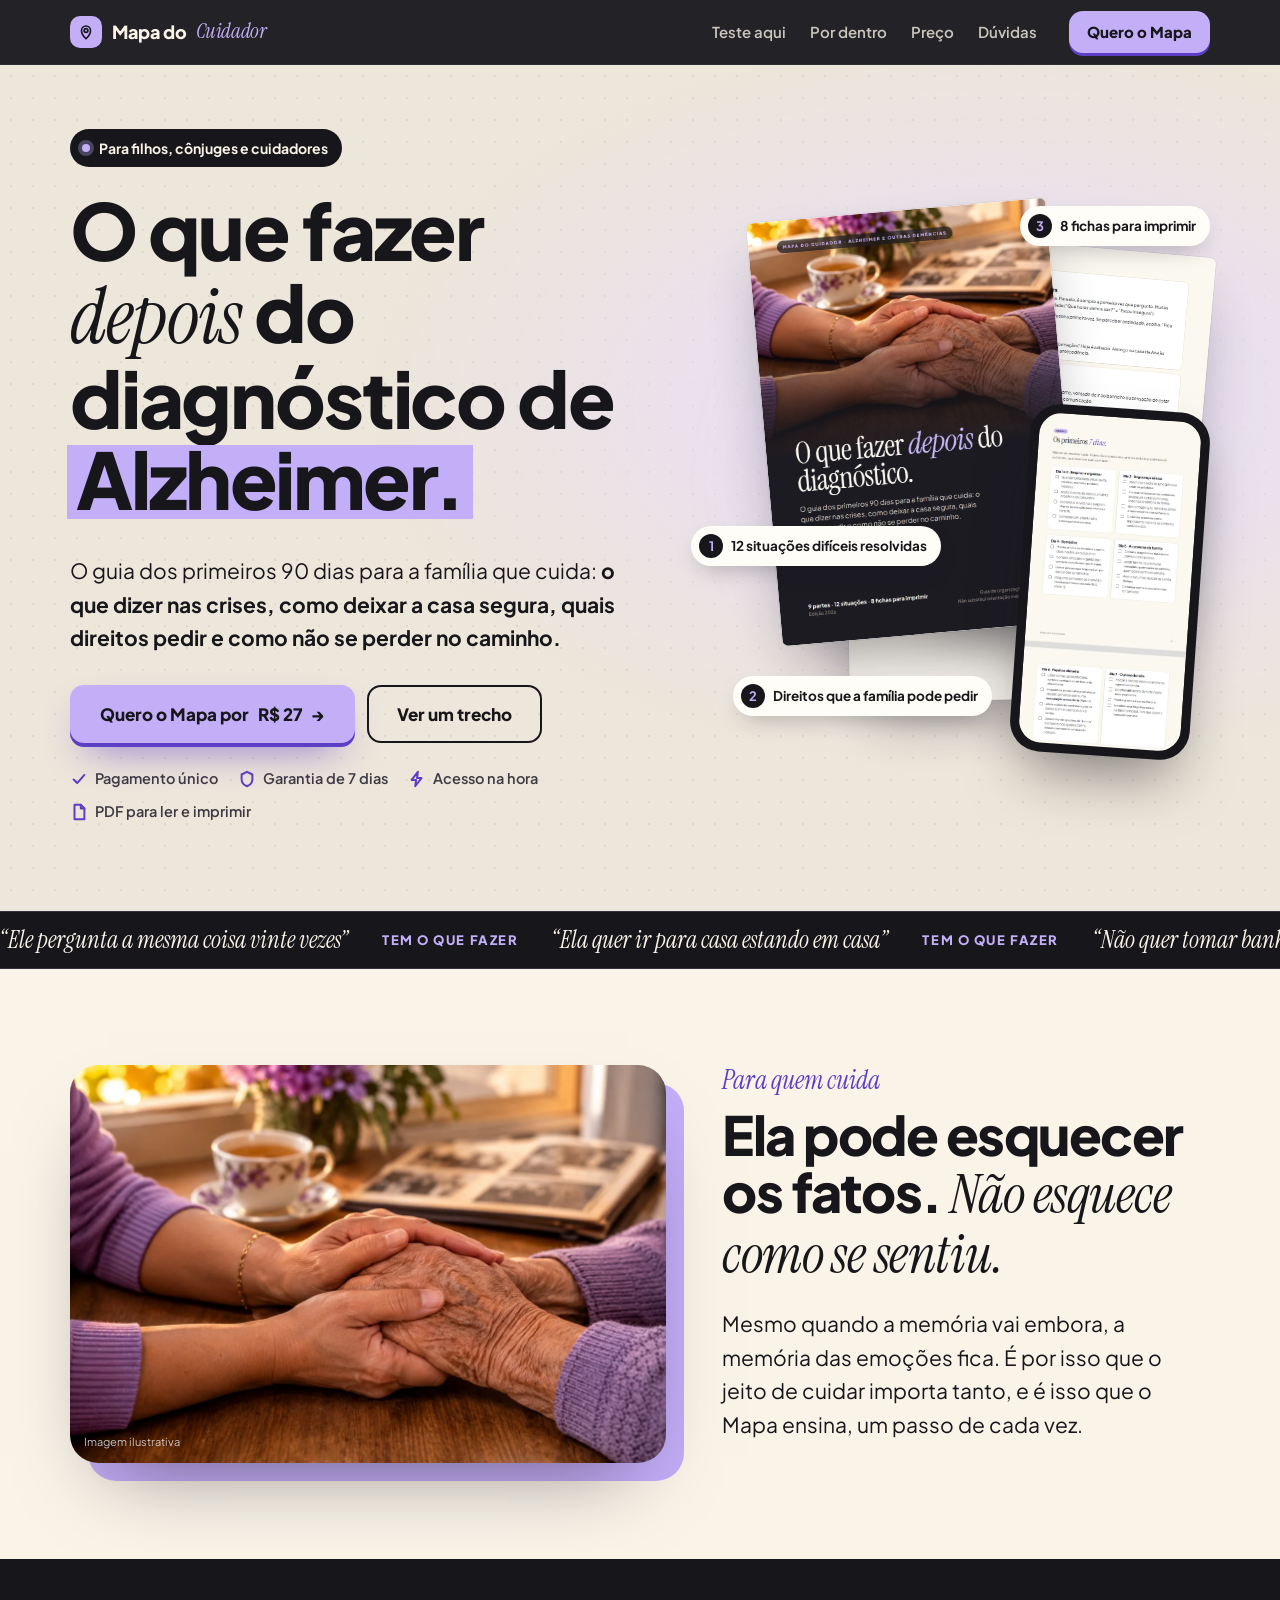
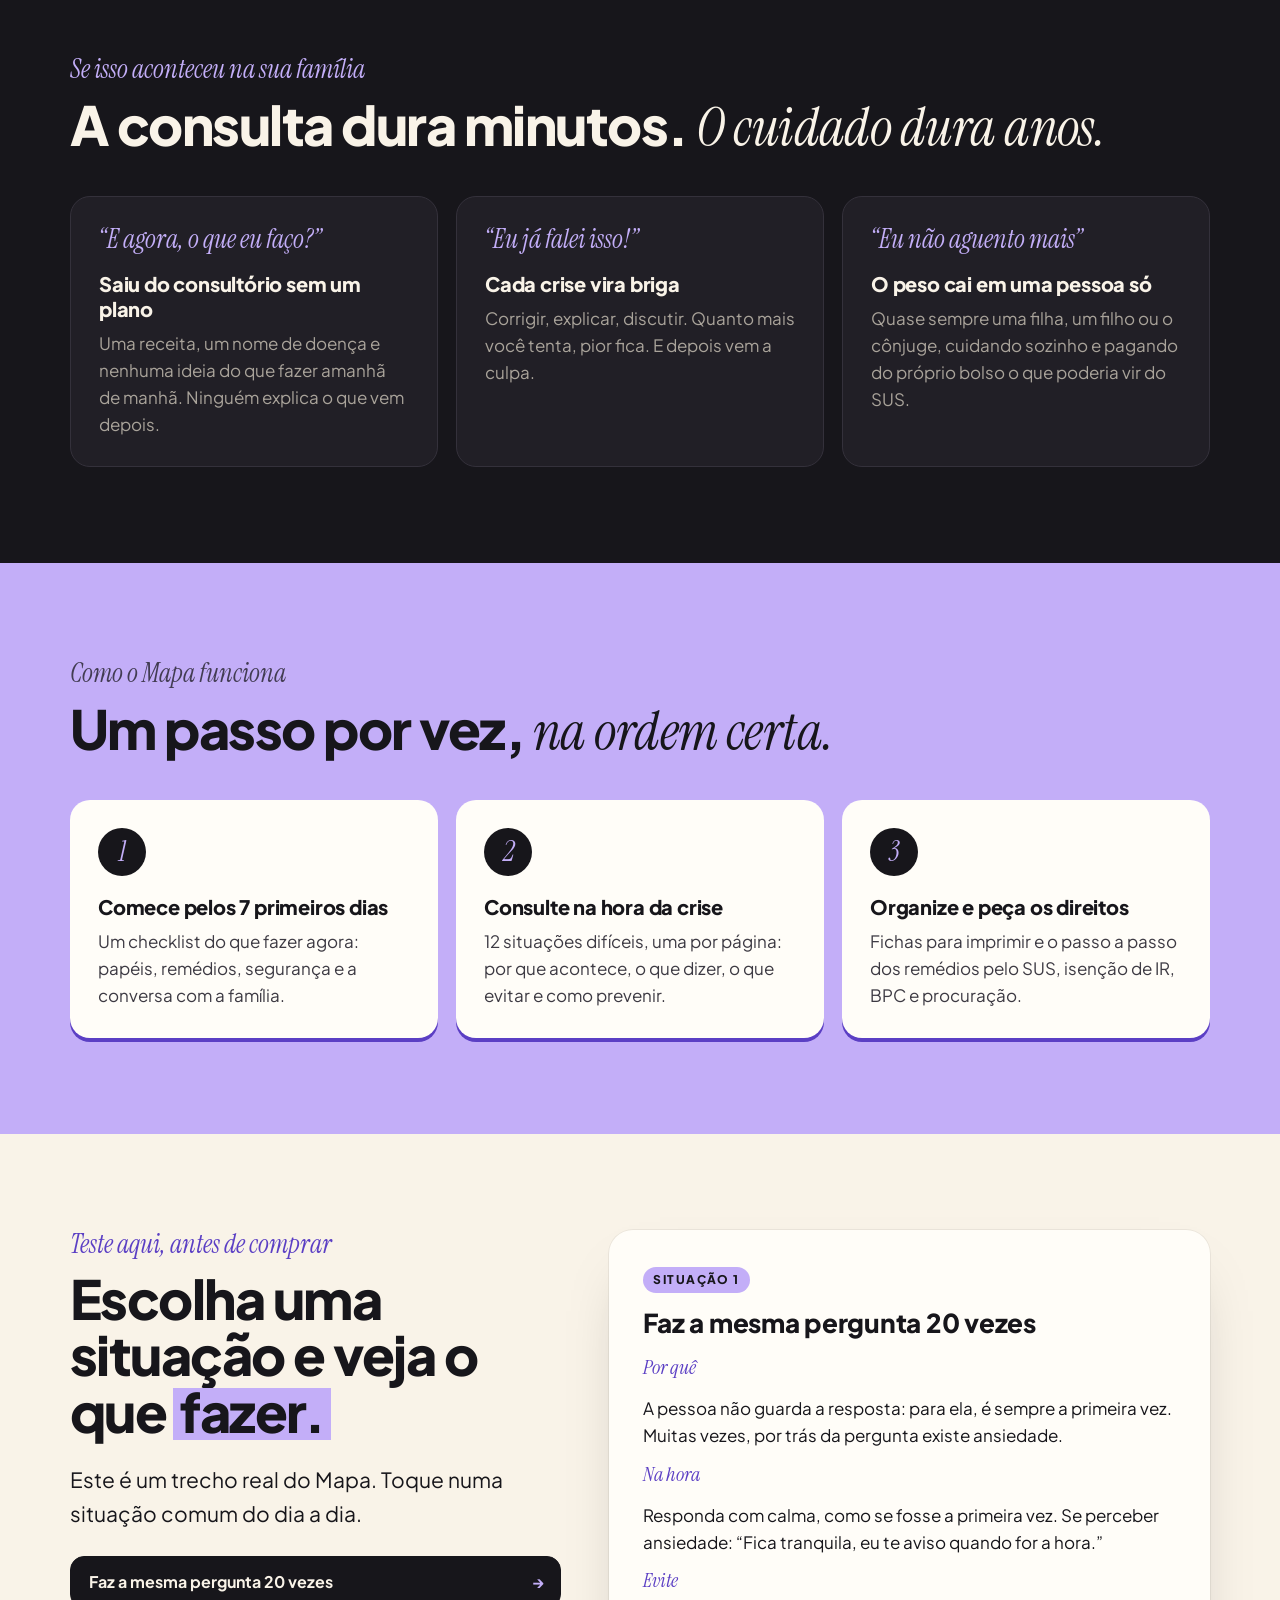
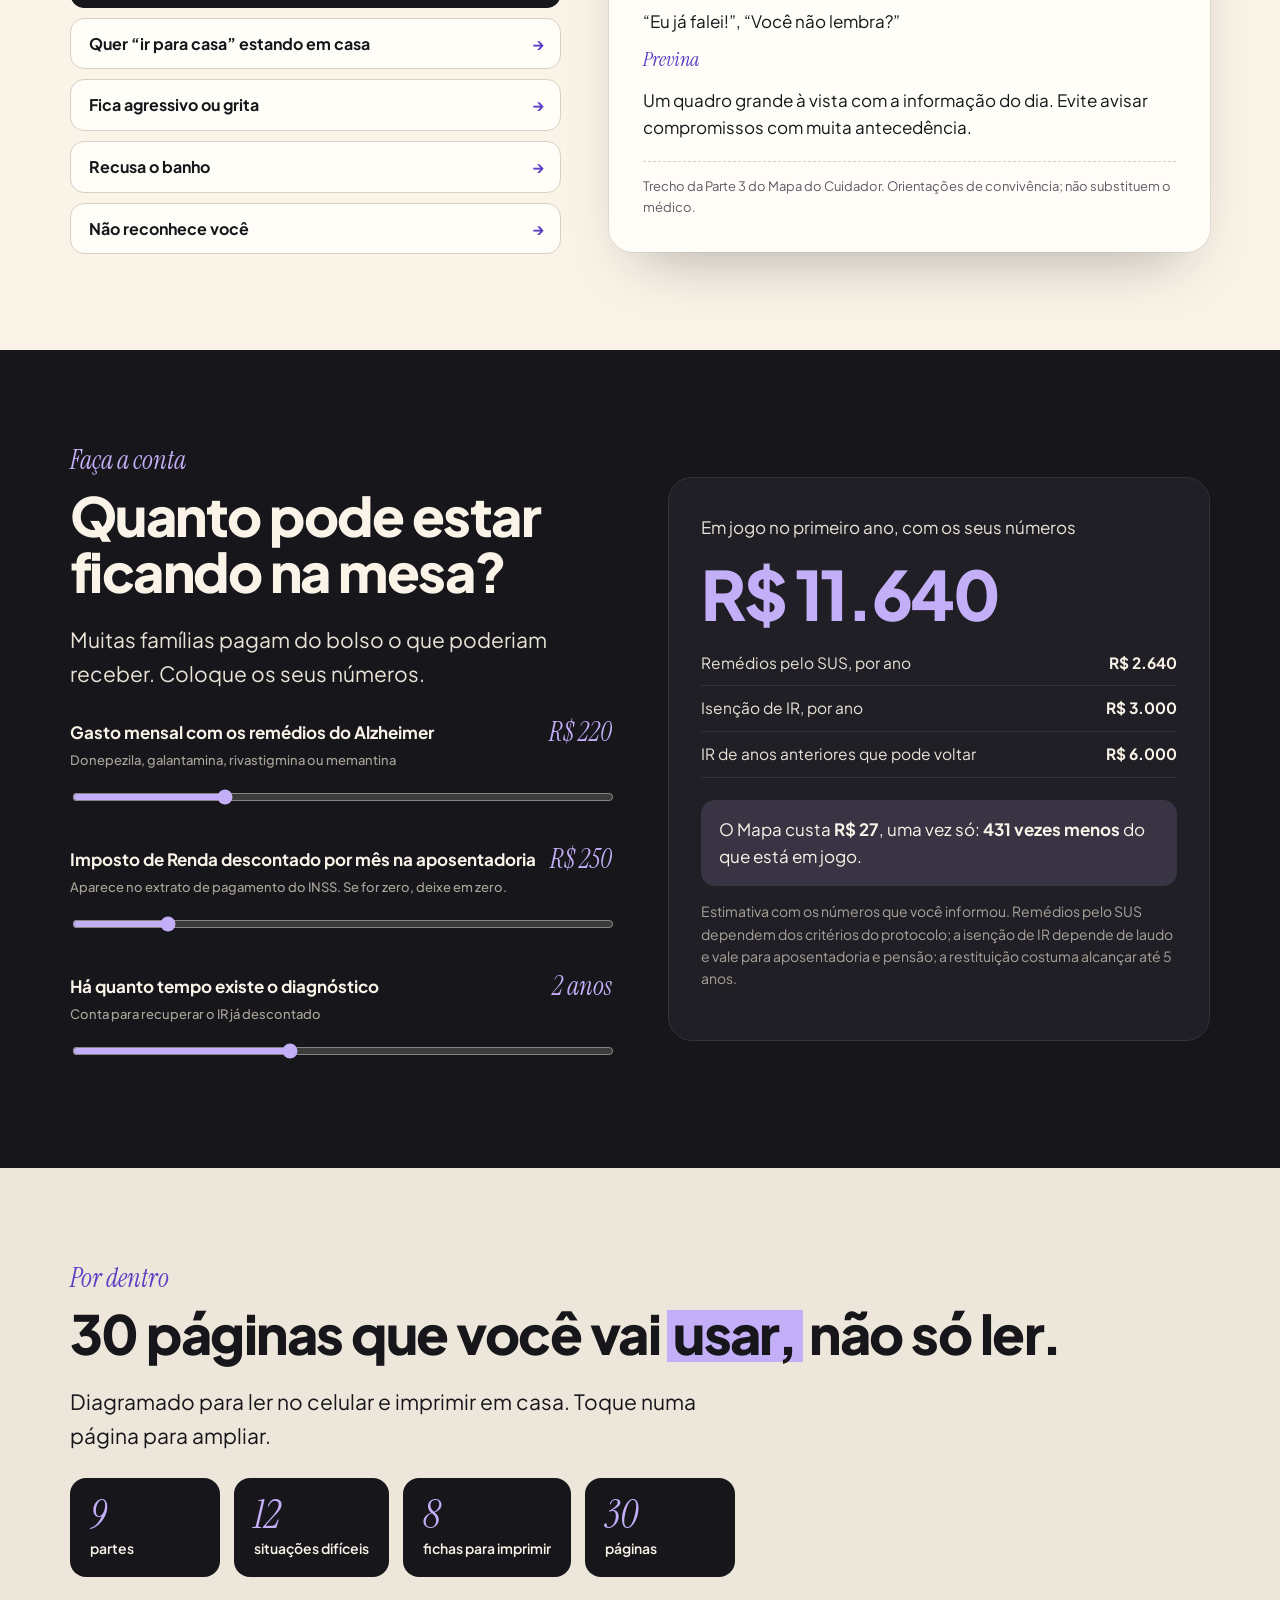
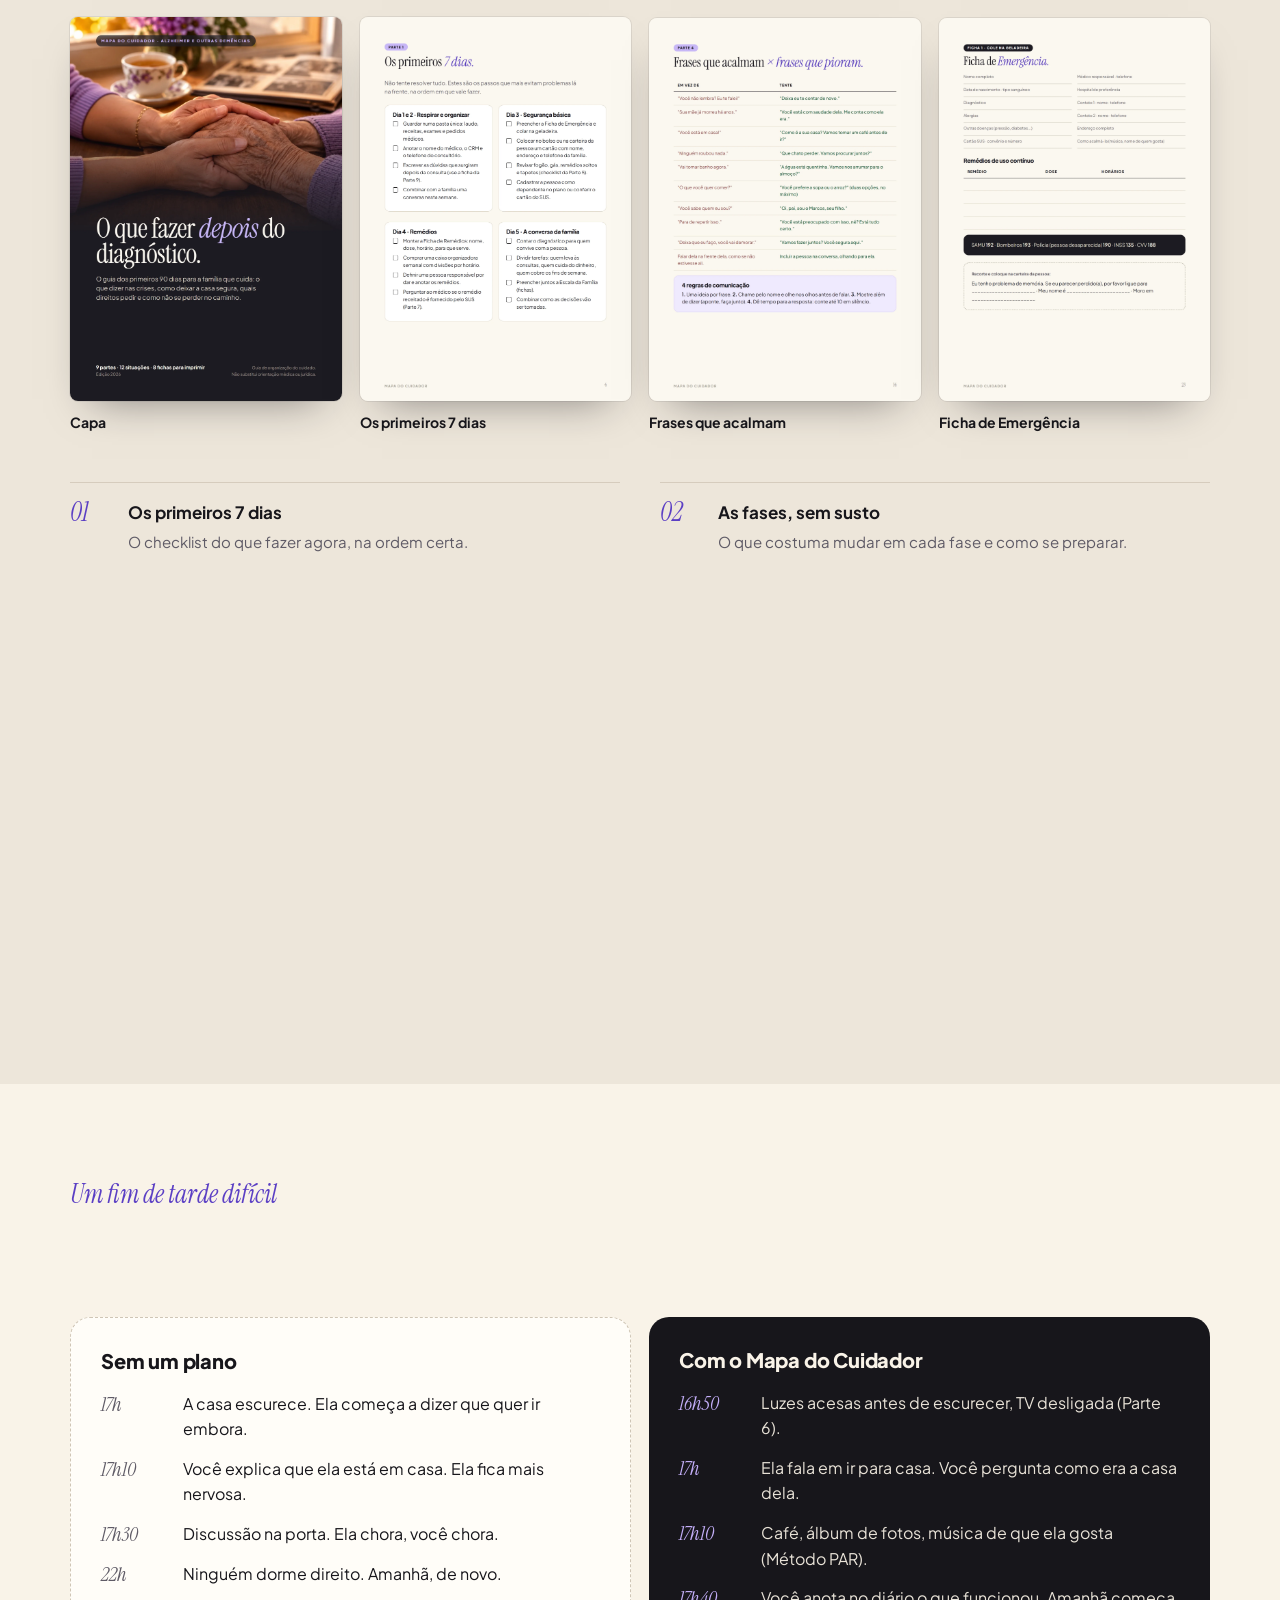
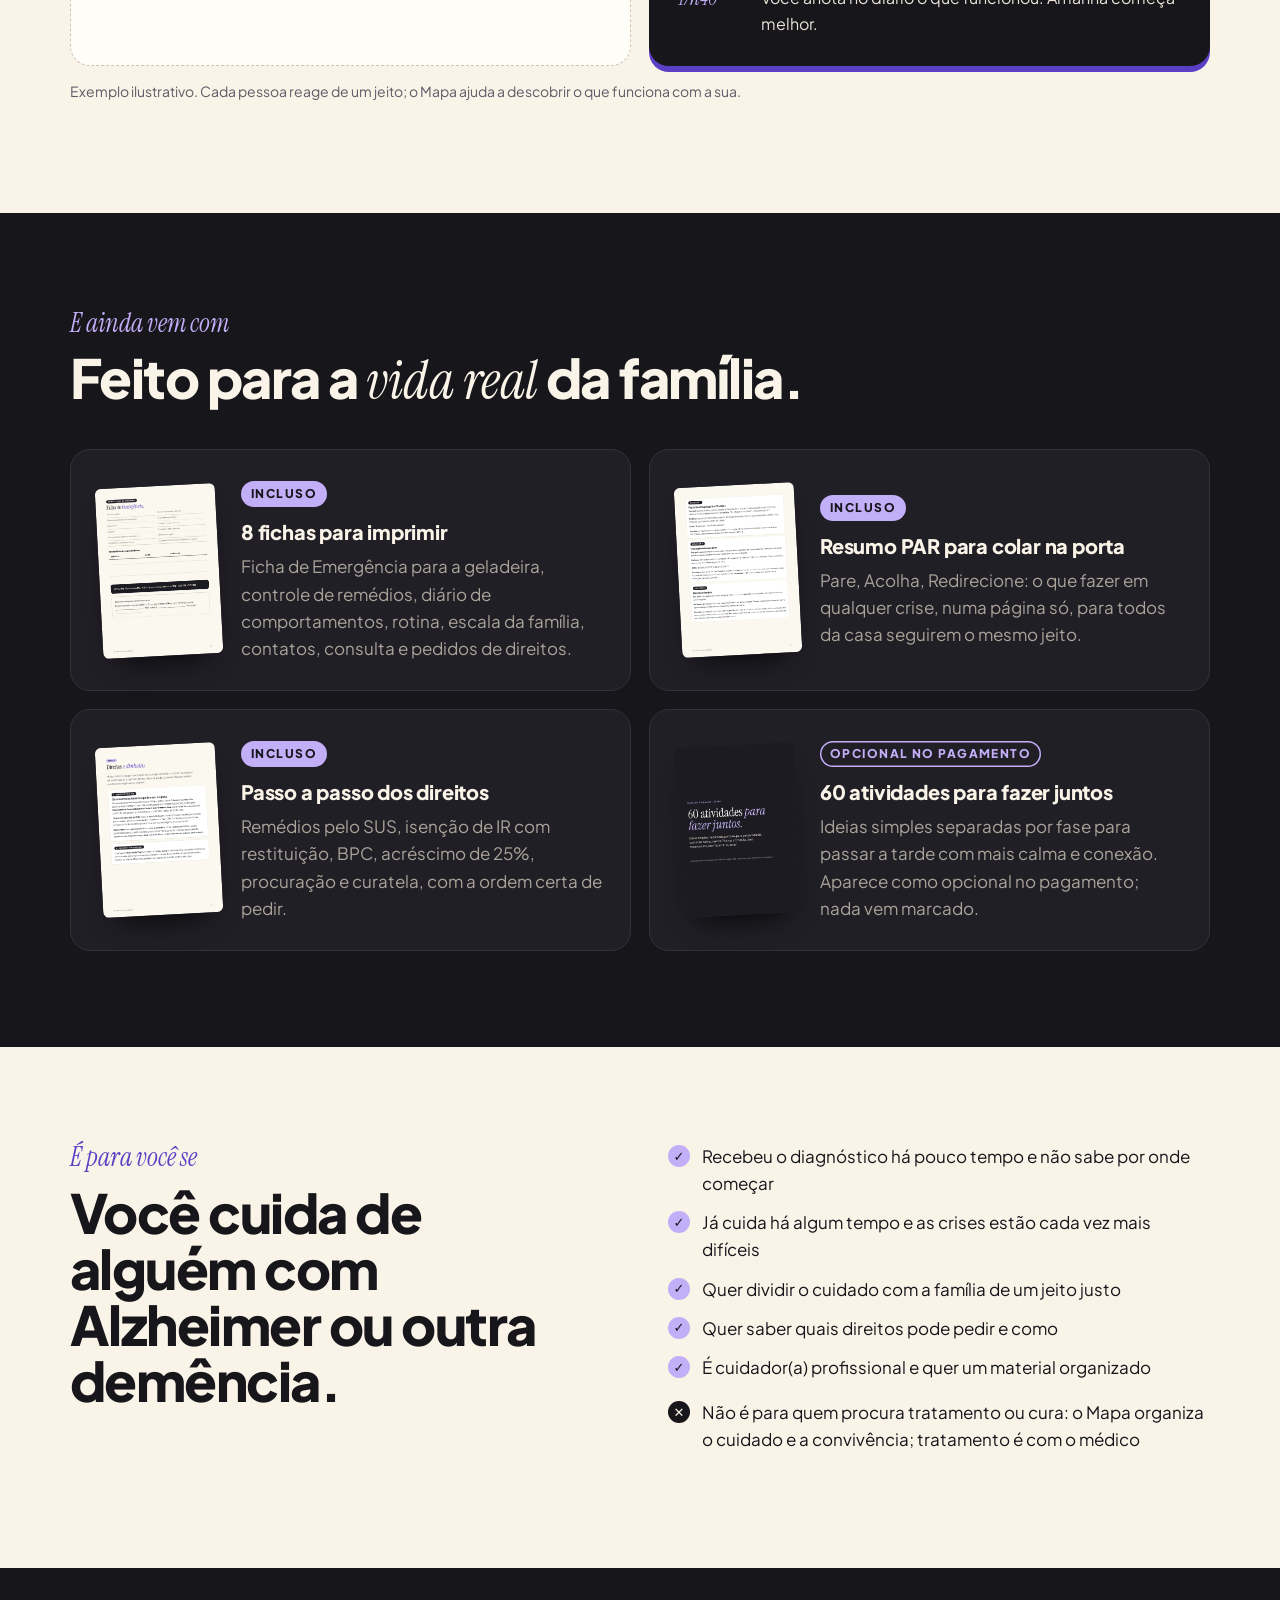
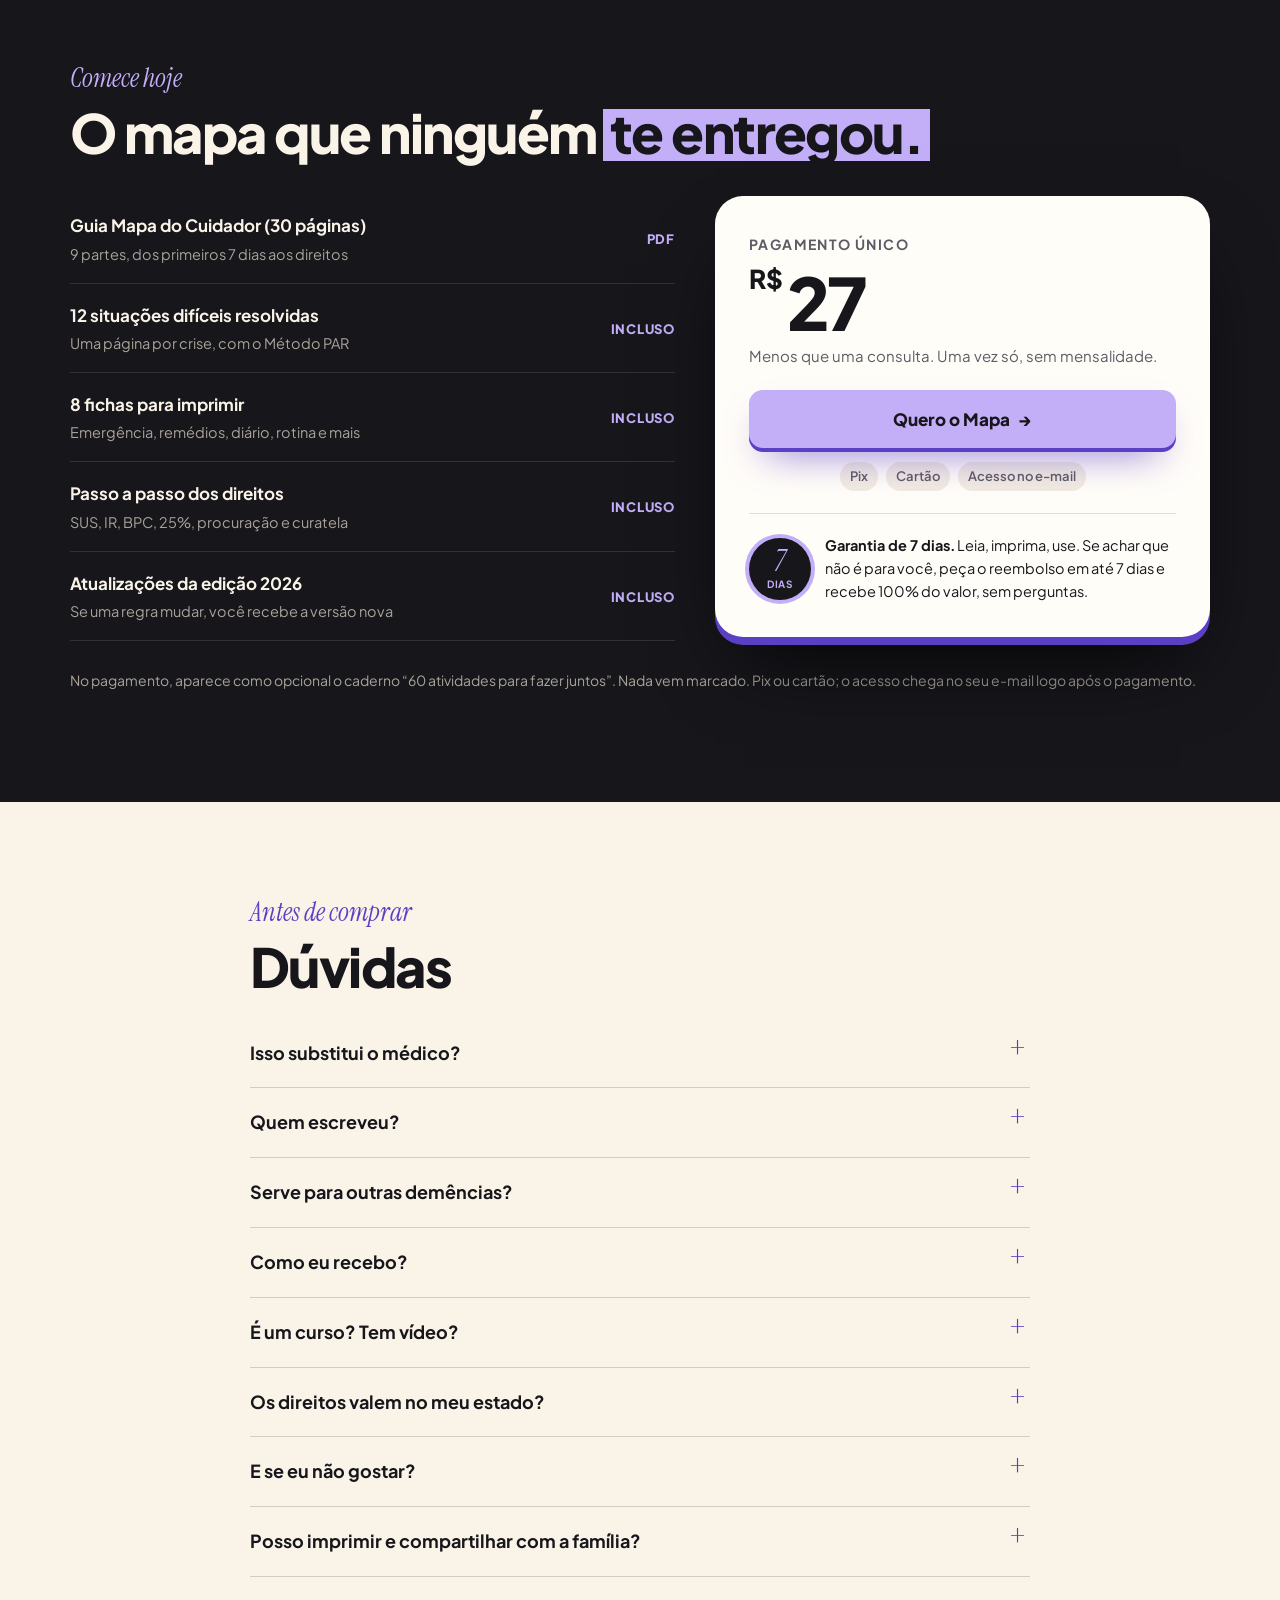
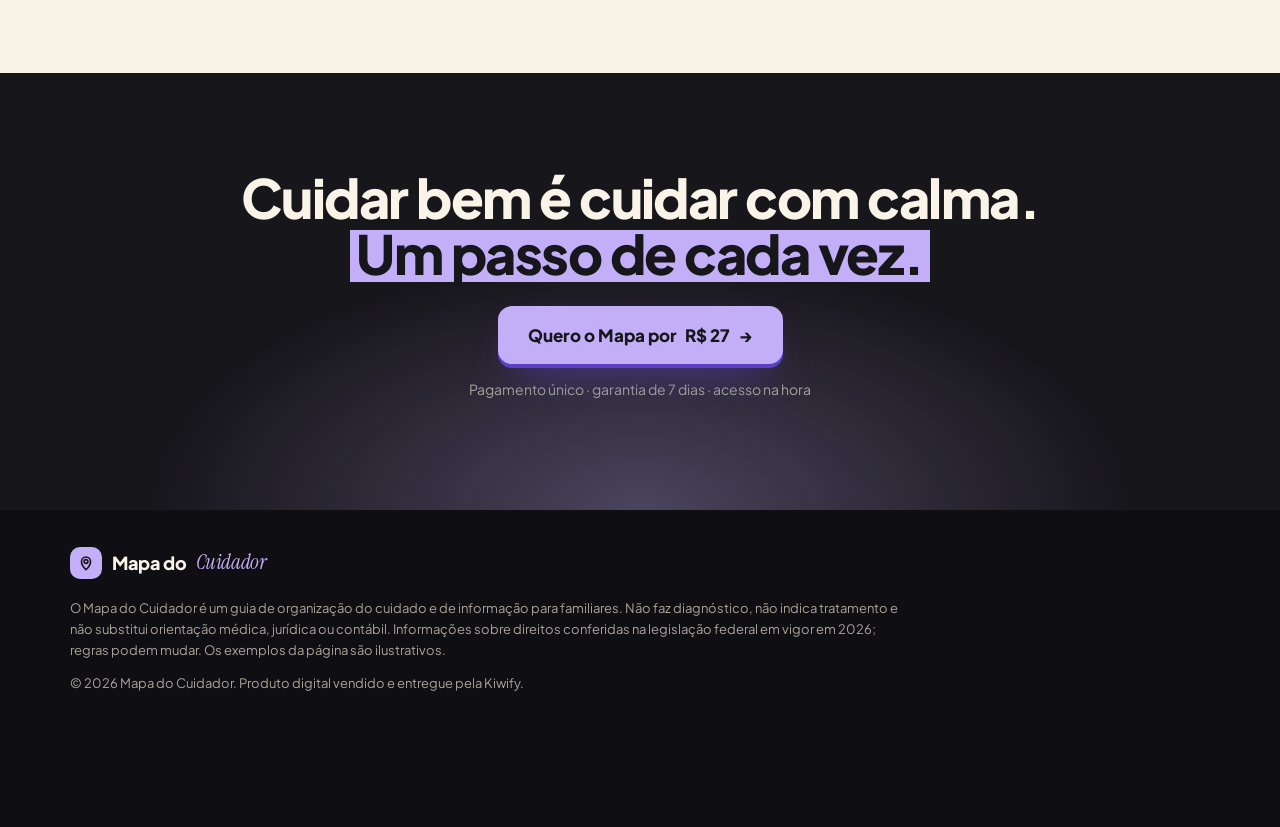
==== mapa-do-cuidador/index.html @ 75d40a4a "Páginas de vendas: Mapa do Cuidador, Pasta Girassol, Saída do Vermelho Co-Authored-By: Claude Opus 5" ====
<!doctype html>
<html lang="pt-BR">
<head>
<meta charset="utf-8">
<meta name="viewport" content="width=device-width, initial-scale=1">
<title>Mapa do Cuidador | O que fazer depois do diagnóstico de Alzheimer</title>
<meta name="description" content="O guia dos primeiros 90 dias para a família que cuida de alguém com Alzheimer ou outra demência: o que dizer nas crises, casa segura, direitos e fichas para imprimir.">
<meta property="og:title" content="Mapa do Cuidador | O que fazer depois do diagnóstico de Alzheimer">
<meta property="og:description" content="O guia dos primeiros 90 dias para a família que cuida de alguém com Alzheimer ou outra demência: o que dizer nas crises, casa segura, direitos e fichas para imprimir.">
<meta property="og:image" content="img/guia-p01.webp">
<meta property="og:type" content="website">
<meta name="theme-color" content="#17161b">
<link rel="icon" href="data:image/svg+xml,%3Csvg%20xmlns%3D'http%3A%2F%2Fwww.w3.org%2F2000%2Fsvg'%20viewBox%3D'0%200%2032%2032'%3E%3Crect%20width%3D'32'%20height%3D'32'%20rx%3D'9'%20fill%3D'%23c3aef8'%2F%3E%3Cpath%20d%3D'M12%2021s-6-5.5-6-11a6%206%200%200%201%2012%200c0%205.5-6%2011-6%2011zM12%2012.5a2.5%202.5%200%201%200%200-5%202.5%202.5%200%200%200%200%205z'%20fill%3D'none'%20stroke%3D'%2317161b'%20stroke-width%3D'2.6'%20stroke-linecap%3D'round'%20stroke-linejoin%3D'round'%20transform%3D'translate(4%204)'%2F%3E%3C%2Fsvg%3E">
<link rel="preconnect" href="https://fonts.googleapis.com">
<link rel="preconnect" href="https://fonts.gstatic.com" crossorigin>
<link href="https://fonts.googleapis.com/css2?family=Instrument+Serif:ital@0;1&family=Plus+Jakarta+Sans:wght@400;500;600;700;800&display=swap" rel="stylesheet">
<link rel="stylesheet" href="vendas.css?v=mvvogg9o">
<style>:root { --marca: #c3aef8; --marca-esc: #5b3fc4; --marca-claro: #e6dcfb; }</style>
<script>document.documentElement.classList.add("js");</script>
</head>
<body>

<header class="topo">
  <div class="caixa topo-in">
    <a href="#" class="logo" aria-label="Mapa do Cuidador, início"><i><svg viewBox="0 0 24 24" aria-hidden="true"><path d="M12 21s-6-5.5-6-11a6 6 0 0 1 12 0c0 5.5-6 11-6 11zM12 12.5a2.5 2.5 0 1 0 0-5 2.5 2.5 0 0 0 0 5z"/></svg></i>Mapa do <b>Cuidador</b></a>
    <nav class="menu" aria-label="Seções"><a href="#teste">Teste aqui</a><a href="#dentro">Por dentro</a><a href="#oferta">Preço</a><a href="#duvidas">Dúvidas</a></nav>
    <a href="#oferta" class="btn btn-p btn-sm" data-checkout>Quero o Mapa</a>
  </div>
</header>

<main>
  <section class="heroi">
    <div class="caixa heroi-in">
      <div>
        <span class="selo"><i class="ponto" aria-hidden="true"></i>Para filhos, cônjuges e cuidadores</span>
        <h1>O que fazer <em>depois</em> do diagnóstico de <mark>Alzheimer.</mark></h1>
        <p class="lead">O guia dos primeiros 90 dias para a família que cuida: <strong>o que dizer nas crises, como deixar a casa segura, quais direitos pedir e como não se perder no caminho.</strong></p>
        <div class="acoes">
          <a href="#oferta" class="btn btn-p btn-g " data-checkout>Quero o Mapa por <span data-preco>R$ 27</span> <span aria-hidden="true">→</span></a>
          <a href="#teste" class="btn btn-s">Ver um trecho</a>
        </div>
        <ul class="confianca" aria-label="Condições">
          <li><svg viewBox="0 0 20 20" aria-hidden="true"><path d="M4 10.5l4 4 8-9"/></svg>Pagamento único</li><li><svg viewBox="0 0 20 20" aria-hidden="true"><path d="M10 2l6 3v5c0 4-3 7-6 8-3-1-6-4-6-8V5z"/></svg>Garantia de 7 dias</li><li><svg viewBox="0 0 20 20" aria-hidden="true"><path d="M11 2L4 11h5l-1 7 7-9h-5z"/></svg>Acesso na hora</li><li><svg viewBox="0 0 20 20" aria-hidden="true"><path d="M5 2h7l4 4v12H5z"/><path d="M12 2v4h4"/></svg>PDF para ler e imprimir</li>
        </ul>
      </div>
      <div class="cena" aria-label="Páginas reais do Mapa do Cuidador">
        <div class="brilho" aria-hidden="true"></div>
        <div class="pg pg-b"><img src="img/guia-p17.webp" alt="" width="450" height="636"></div>
        <div class="pg pg-a"><img src="img/guia-p08.webp" alt="Página interna do guia" width="450" height="636"></div>
        <div class="pg pg-capa"><img src="img/guia-p01.webp" alt="Capa do Mapa do Cuidador" width="450" height="636"></div>
        <div class="cel" aria-hidden="true"><div><img src="img/celular.webp" alt="" width="360"></div></div>
        <span class="etiqueta e1"><em>1</em>12 situações difíceis resolvidas</span><span class="etiqueta e2"><em>2</em>Direitos que a família pode pedir</span><span class="etiqueta e3"><em>3</em>8 fichas para imprimir</span>
      </div>
    </div>
  </section>

  <div class="fita" aria-hidden="true"><div class="fita-trilho"><span>“Ele pergunta a mesma coisa vinte vezes”</span><b>tem o que fazer</b><span>“Ela quer ir para casa estando em casa”</span><b>tem o que fazer</b><span>“Não quer tomar banho de jeito nenhum”</span><b>tem o que fazer</b><span>“Ficou agressivo no fim da tarde”</span><b>tem o que fazer</b><span>“Diz que roubaram a bolsa dela”</span><b>tem o que fazer</b><span>“Não me reconheceu hoje”</span><b>tem o que fazer</b><span>“Ele pergunta a mesma coisa vinte vezes”</span><b>tem o que fazer</b><span>“Ela quer ir para casa estando em casa”</span><b>tem o que fazer</b><span>“Não quer tomar banho de jeito nenhum”</span><b>tem o que fazer</b><span>“Ficou agressivo no fim da tarde”</span><b>tem o que fazer</b><span>“Diz que roubaram a bolsa dela”</span><b>tem o que fazer</b><span>“Não me reconheceu hoje”</span><b>tem o que fazer</b></div></div>

  <section class="creme foto-sec">
    <div class="caixa foto-in">
      <figure class="foto rv"><img src="img/foto.webp" alt="Mãos de uma filha segurando as mãos da mãe idosa" width="1200" height="800" loading="lazy"><figcaption>Imagem ilustrativa</figcaption></figure>
      <div>
        <span class="sobre">Para quem cuida</span>
        <h2 class="rv">Ela pode esquecer os fatos. <em>Não esquece como se sentiu.</em></h2>
        <p class="lead">Mesmo quando a memória vai embora, a memória das emoções fica. É por isso que o jeito de cuidar importa tanto, e é isso que o Mapa ensina, um passo de cada vez.</p>
      </div>
    </div>
  </section>

  <section class="escuro">
    <div class="caixa">
      <span class="sobre">Se isso aconteceu na sua família</span>
      <h2 class="rv">A consulta dura minutos. <em>O cuidado dura anos.</em></h2>
      <div class="cartoes"><article class="cartao rv"><span class="aspas">“E agora, o que eu faço?”</span><h3>Saiu do consultório sem um plano</h3><p>Uma receita, um nome de doença e nenhuma ideia do que fazer amanhã de manhã. Ninguém explica o que vem depois.</p></article><article class="cartao rv"><span class="aspas">“Eu já falei isso!”</span><h3>Cada crise vira briga</h3><p>Corrigir, explicar, discutir. Quanto mais você tenta, pior fica. E depois vem a culpa.</p></article><article class="cartao rv"><span class="aspas">“Eu não aguento mais”</span><h3>O peso cai em uma pessoa só</h3><p>Quase sempre uma filha, um filho ou o cônjuge, cuidando sozinho e pagando do próprio bolso o que poderia vir do SUS.</p></article></div>
    </div>
  </section>

  <section class="cor" id="como">
    <div class="caixa">
      <span class="sobre">Como o Mapa funciona</span>
      <h2 class="rv">Um passo por vez, <em>na ordem certa.</em></h2>
      <ol class="passos"><li class="rv"><span class="num">1</span><h3>Comece pelos 7 primeiros dias</h3><p>Um checklist do que fazer agora: papéis, remédios, segurança e a conversa com a família.</p></li><li class="rv"><span class="num">2</span><h3>Consulte na hora da crise</h3><p>12 situações difíceis, uma por página: por que acontece, o que dizer, o que evitar e como prevenir.</p></li><li class="rv"><span class="num">3</span><h3>Organize e peça os direitos</h3><p>Fichas para imprimir e o passo a passo dos remédios pelo SUS, isenção de IR, BPC e procuração.</p></li></ol>
    </div>
  </section>

  <section class="creme" id="teste">
    <div class="caixa demo">
      <div>
        <span class="sobre">Teste aqui, antes de comprar</span>
        <h2>Escolha uma situação e veja o que <mark>fazer.</mark></h2>
        <p class="lead">Este é um trecho real do Mapa. Toque numa situação comum do dia a dia.</p>
        <div class="abas" id="abas" role="tablist" aria-label="Situações"></div>
      </div>
      <div class="painel" id="painel" aria-live="polite"></div>
    </div>
  </section>

  <section class="escuro" id="calculadora">
    <div class="caixa calc">
      <div>
        <span class="sobre">Faça a conta</span>
        <h2>Quanto pode estar ficando na mesa?</h2>
        <p class="lead">Muitas famílias pagam do bolso o que poderiam receber. Coloque os seus números.</p>
        <div id="calc-campos"></div>
      </div>
      <div class="resultado rv">
        <p>Em jogo no primeiro ano, com os seus números</p>
        <p class="grande" id="calc-grande">R$ 0</p>
        <div id="calc-linhas"></div>
        <p class="se-paga" id="calc-paga"></p>
        <p class="nota">Estimativa com os números que você informou. Remédios pelo SUS dependem dos critérios do protocolo; a isenção de IR depende de laudo e vale para aposentadoria e pensão; a restituição costuma alcançar até 5 anos.</p>
      </div>
    </div>
  </section>

  <section class="estudio" id="dentro">
    <div class="caixa">
      <span class="sobre">Por dentro</span>
      <h2 class="rv">30 páginas que você vai <mark>usar,</mark> não só ler.</h2>
      <p class="lead">Diagramado para ler no celular e imprimir em casa. Toque numa página para ampliar.</p>
      <ul class="fichas" aria-label="Resumo"><li><b>9</b><span>partes</span></li><li><b>12</b><span>situações difíceis</span></li><li><b>8</b><span>fichas para imprimir</span></li><li><b>30</b><span>páginas</span></li></ul>
      <div class="paginas"><button type="button" class="rv" data-amplia="img/guia-p01.webp"><img src="img/guia-p01.webp" alt="Página do guia: Capa" loading="lazy" width="450" height="636"><small>Capa</small></button><button type="button" class="rv" data-amplia="img/guia-p04.webp"><img src="img/guia-p04.webp" alt="Página do guia: Os primeiros 7 dias" loading="lazy" width="450" height="636"><small>Os primeiros 7 dias</small></button><button type="button" class="rv" data-amplia="img/guia-p14.webp"><img src="img/guia-p14.webp" alt="Página do guia: Frases que acalmam" loading="lazy" width="450" height="636"><small>Frases que acalmam</small></button><button type="button" class="rv" data-amplia="img/guia-p23.webp"><img src="img/guia-p23.webp" alt="Página do guia: Ficha de Emergência" loading="lazy" width="450" height="636"><small>Ficha de Emergência</small></button></div>
      <ol class="indice"><li class="rv"><b>Os primeiros 7 dias</b><span>O checklist do que fazer agora, na ordem certa.</span></li><li class="rv"><b>As fases, sem susto</b><span>O que costuma mudar em cada fase e como se preparar.</span></li><li class="rv"><b>12 situações difíceis</b><span>O Método PAR e uma página para cada crise comum.</span></li><li class="rv"><b>Frases que acalmam × frases que pioram</b><span>O jeito de falar que evita a briga.</span></li><li class="rv"><b>A casa segura, cômodo por cômodo</b><span>Quedas, fogão, remédios, portas e noite.</span></li><li class="rv"><b>A rotina que acalma</b><span>Um dia modelo e o que fazer com o fim da tarde.</span></li><li class="rv"><b>Direitos e dinheiro</b><span>Remédios pelo SUS, isenção de IR, BPC, 25% a mais, procuração e curatela.</span></li><li class="rv"><b>Cuidar de quem cuida</b><span>Sinais de esgotamento e o roteiro da reunião de família.</span></li><li class="rv"><b>Consultas que rendem</b><span>O que levar e o que perguntar ao médico.</span></li><li class="rv"><b>8 fichas para imprimir</b><span>Emergência, remédios, diário, rotina, escala da família, contatos, consulta e direitos.</span></li></ol>
    </div>
  </section>

  <section class="creme">
    <div class="caixa">
      <span class="sobre">Um fim de tarde difícil</span>
      <h2 class="rv">Sem o Mapa <span class="vs">×</span> <mark>com o Mapa</mark></h2>
      <div class="dia">
        <div class="col sem rv"><h3>Sem um plano</h3><ol><li><time>17h</time>A casa escurece. Ela começa a dizer que quer ir embora.</li><li><time>17h10</time>Você explica que ela está em casa. Ela fica mais nervosa.</li><li><time>17h30</time>Discussão na porta. Ela chora, você chora.</li><li><time>22h</time>Ninguém dorme direito. Amanhã, de novo.</li></ol></div>
        <div class="col com rv"><h3>Com o Mapa do Cuidador</h3><ol><li><time>16h50</time>Luzes acesas antes de escurecer, TV desligada (Parte 6).</li><li><time>17h</time>Ela fala em ir para casa. Você pergunta como era a casa dela.</li><li><time>17h10</time>Café, álbum de fotos, música de que ela gosta (Método PAR).</li><li><time>17h40</time>Você anota no diário o que funcionou. Amanhã começa melhor.</li></ol></div>
      </div>
      <p class="nota">Exemplo ilustrativo. Cada pessoa reage de um jeito; o Mapa ajuda a descobrir o que funciona com a sua.</p>
    </div>
  </section>

  <section class="escuro" id="bonus">
    <div class="caixa">
      <span class="sobre">E ainda vem com</span>
      <h2 class="rv">Feito para a <em>vida real</em> da família.</h2>
      <div class="bonus"><article class="cartao rv"><img src="img/guia-p23.webp" alt="" loading="lazy" width="240" height="339"><div><span class="tag ">Incluso</span><h3>8 fichas para imprimir</h3><p>Ficha de Emergência para a geladeira, controle de remédios, diário de comportamentos, rotina, escala da família, contatos, consulta e pedidos de direitos.</p></div></article><article class="cartao rv"><img src="img/guia-p08.webp" alt="" loading="lazy" width="240" height="339"><div><span class="tag ">Incluso</span><h3>Resumo PAR para colar na porta</h3><p>Pare, Acolha, Redirecione: o que fazer em qualquer crise, numa página só, para todos da casa seguirem o mesmo jeito.</p></div></article><article class="cartao rv"><img src="img/guia-p17.webp" alt="" loading="lazy" width="240" height="339"><div><span class="tag ">Incluso</span><h3>Passo a passo dos direitos</h3><p>Remédios pelo SUS, isenção de IR com restituição, BPC, acréscimo de 25%, procuração e curatela, com a ordem certa de pedir.</p></div></article><article class="cartao rv"><img src="img/atividades-p01.webp" alt="" loading="lazy" width="240" height="339"><div><span class="tag esc">Opcional no pagamento</span><h3>60 atividades para fazer juntos</h3><p>Ideias simples separadas por fase para passar a tarde com mais calma e conexão. Aparece como opcional no pagamento; nada vem marcado.</p></div></article></div>
    </div>
  </section>

  <section class="creme">
    <div class="caixa duas">
      <div><span class="sobre">É para você se</span><h2 class="rv">Você cuida de alguém com Alzheimer ou outra demência.</h2></div>
      <div><ul class="lista sim"><li>Recebeu o diagnóstico há pouco tempo e não sabe por onde começar</li><li>Já cuida há algum tempo e as crises estão cada vez mais difíceis</li><li>Quer dividir o cuidado com a família de um jeito justo</li><li>Quer saber quais direitos pode pedir e como</li><li>É cuidador(a) profissional e quer um material organizado</li></ul><ul class="lista nao"><li>Não é para quem procura tratamento ou cura: o Mapa organiza o cuidado e a convivência; tratamento é com o médico</li></ul></div>
    </div>
  </section>

  <section class="oferta-sec" id="oferta">
    <div class="caixa">
      <span class="sobre">Comece hoje</span>
      <h2>O mapa que ninguém <mark>te entregou.</mark></h2>
      <div class="oferta">
        <ul class="recebe"><li><div><b>Guia Mapa do Cuidador (30 páginas)</b><span>9 partes, dos primeiros 7 dias aos direitos</span></div><em>PDF</em></li><li><div><b>12 situações difíceis resolvidas</b><span>Uma página por crise, com o Método PAR</span></div><em>Incluso</em></li><li><div><b>8 fichas para imprimir</b><span>Emergência, remédios, diário, rotina e mais</span></div><em>Incluso</em></li><li><div><b>Passo a passo dos direitos</b><span>SUS, IR, BPC, 25%, procuração e curatela</span></div><em>Incluso</em></li><li><div><b>Atualizações da edição 2026</b><span>Se uma regra mudar, você recebe a versão nova</span></div><em>Incluso</em></li></ul>
        <div class="preco-box">
          <span class="de">Pagamento único</span>
          <p class="preco"><small>R$</small><span data-preco-num>27</span></p>
          <p class="cond">Menos que uma consulta. Uma vez só, sem mensalidade.</p>
          <a href="#oferta" class="btn btn-p btn-g btn-largo" data-checkout>Quero o Mapa <span aria-hidden="true">→</span></a>
          <div class="pagamento"><span>Pix</span><span>Cartão</span><span>Acesso no e-mail</span></div>
          <div class="garantia"><span class="selo-g" aria-hidden="true">7<small>dias</small></span><p style="margin:0"><b>Garantia de 7 dias.</b> Leia, imprima, use. Se achar que não é para você, peça o reembolso em até 7 dias e recebe 100% do valor, sem perguntas.</p></div>
        </div>
      </div>
      <p class="extra-nota">No pagamento, aparece como opcional o caderno “60 atividades para fazer juntos”. Nada vem marcado. Pix ou cartão; o acesso chega no seu e-mail logo após o pagamento.</p>
    </div>
  </section>

  <section class="creme" id="duvidas">
    <div class="caixa estreita">
      <span class="sobre">Antes de comprar</span>
      <h2>Dúvidas</h2>
      <details><summary>Isso substitui o médico?</summary><p>Não. O Mapa organiza o cuidado do dia a dia, a convivência e a burocracia. Diagnóstico, remédios e tratamento são sempre com o médico e a equipe de saúde.</p></details>
      <details><summary>Quem escreveu?</summary><p>O Mapa foi organizado a partir de orientações públicas de cuidado: o Protocolo Clínico do SUS para Doença de Alzheimer, materiais do Ministério da Saúde, da Associação Brasileira de Alzheimer (ABRAz) e da Alzheimer's Association, e da legislação federal sobre direitos. As fontes estão citadas no próprio guia.</p></details>
      <details><summary>Serve para outras demências?</summary><p>Sim. As situações do dia a dia (repetição, agitação, recusa de banho, desorientação) aparecem em vários tipos de demência. O que muda de um tipo para outro, o médico orienta.</p></details>
      <details><summary>Como eu recebo?</summary><p>Logo depois do pagamento, você recebe no e-mail o acesso à área de membros da Kiwify com o PDF para baixar, ler no celular e imprimir quantas vezes quiser.</p></details>
      <details><summary>É um curso? Tem vídeo?</summary><p>Não. É um guia prático em PDF, feito para consultar rápido na hora em que você precisa, sem horas de aula.</p></details>
      <details><summary>Os direitos valem no meu estado?</summary><p>Os direitos do guia são federais e valem no Brasil todo. A lista exata de documentos da farmácia de alto custo varia por estado, e o guia explica onde confirmar.</p></details>
      <details><summary>E se eu não gostar?</summary><p>Você tem 7 dias de garantia. Se achar que não é para você, pede o reembolso pela própria Kiwify e recebe 100% do valor.</p></details>
      <details><summary>Posso imprimir e compartilhar com a família?</summary><p>Pode imprimir quantas vezes quiser e usar com as pessoas que cuidam junto com você.</p></details>
    </div>
  </section>

  <section class="final">
    <div class="caixa">
      <h2 class="rv">Cuidar bem é cuidar com calma. <mark>Um passo de cada vez.</mark></h2>
      <a href="#oferta" class="btn btn-p btn-g " data-checkout>Quero o Mapa por <span data-preco>R$ 27</span> <span aria-hidden="true">→</span></a>
      <p class="nota">Pagamento único · garantia de 7 dias · acesso na hora</p>
    </div>
  </section>
</main>

<footer class="rodape">
  <div class="caixa">
    <a href="#" class="logo"><i><svg viewBox="0 0 24 24" aria-hidden="true"><path d="M12 21s-6-5.5-6-11a6 6 0 0 1 12 0c0 5.5-6 11-6 11zM12 12.5a2.5 2.5 0 1 0 0-5 2.5 2.5 0 0 0 0 5z"/></svg></i>Mapa do <b>Cuidador</b></a>
    <p style="margin-top:18px">O Mapa do Cuidador é um guia de organização do cuidado e de informação para familiares. Não faz diagnóstico, não indica tratamento e não substitui orientação médica, jurídica ou contábil. Informações sobre direitos conferidas na legislação federal em vigor em 2026; regras podem mudar. Os exemplos da página são ilustrativos.</p>
    <p>© 2026 Mapa do Cuidador. Produto digital vendido e entregue pela Kiwify.</p>
  </div>
</footer>

<div class="modal" id="modal" role="dialog" aria-label="Página ampliada"><button type="button">Fechar ✕</button><img alt=""></div>

<div class="barra" id="barra" aria-hidden="true">
  <span><b data-preco>R$ 27</b><small>pagamento único · garantia 7 dias</small></span>
  <a href="#oferta" class="btn btn-p btn-sm" data-checkout tabindex="-1">Quero o Mapa</a>
</div>

<script src="config.js?v=mvvogg9o"></script>
<script src="dados.js?v=mvvogg9o"></script>
<script src="vendas.js?v=mvvogg9o"></script>
</body>
</html>
---- mapa-do-cuidador/vendas.css ----
/* Páginas de vendas dos 3 infoprodutos (padrão lp-infoproduto: estúdio creme + tinta + UMA cor de marca).
   Cada página define só --marca, --marca-esc e --marca-claro no <style> do index (gerado por montar.js). */
:root {
  --tinta: #17161b;
  --grafite: #211f26;
  --linha: #34313b;
  --estudio: #ede6da;
  --creme: #f9f3e8;
  --papel: #fffdf8;
  --texto-esc: #e8e2d7;
  --suave: #a9a39a;
  --cinza: #5f5b66;
  --serif: "Instrument Serif", Georgia, serif;
  --raio: 20px;
}
* { box-sizing: border-box; }
html { scroll-behavior: smooth; }
body { margin: 0; background: var(--estudio); color: var(--tinta); font: 400 17px/1.6 "Plus Jakarta Sans", system-ui, sans-serif; -webkit-font-smoothing: antialiased; overflow-x: hidden; }
img { max-width: 100%; height: auto; display: block; }
a { color: inherit; }
.caixa { width: min(1140px, 100% - 32px); margin-inline: auto; position: relative; }
.estreita { width: min(780px, 100% - 32px); }
section { padding: 96px 0; position: relative; }

h1, h2, h3 { margin: 0 0 .45em; line-height: 1.04; letter-spacing: -.028em; font-weight: 800; }
h1 { font-size: clamp(42px, 6.2vw, 78px); }
h2 { font-size: clamp(32px, 4.4vw, 54px); }
h3 { font-size: 20px; line-height: 1.25; letter-spacing: -.01em; }
h1 em, h2 em { font-family: var(--serif); font-weight: 400; font-style: italic; letter-spacing: -.01em; }
p { margin: 0 0 1em; }
.lead { font-size: clamp(18px, 1.7vw, 21px); max-width: 33em; }
.nota { font-size: 14px; color: var(--cinza); margin-top: 14px; }
mark { background: linear-gradient(transparent 16%, var(--marca) 16%, var(--marca) 92%, transparent 92%); color: var(--tinta); padding: 0 .12em; margin: 0 -.04em; -webkit-box-decoration-break: clone; box-decoration-break: clone; }
.sobre { display: block; font: italic 400 26px/1.1 var(--serif); color: var(--marca-esc); margin-bottom: 12px; }
.escuro .sobre, .oferta-sec .sobre, .final .sobre { color: var(--marca); }

/* botões */
.btn { display: inline-flex; align-items: center; justify-content: center; gap: .5em; padding: 17px 28px; border-radius: 14px; font: 800 17px/1.2 "Plus Jakarta Sans", sans-serif; text-decoration: none; border: 2px solid transparent; cursor: pointer; text-align: center; transition: transform .15s ease, box-shadow .15s ease, background .15s ease; }
.btn:hover { transform: translateY(-2px); }
.btn:active { transform: translateY(1px); }
.btn-p { background: var(--marca); color: var(--tinta); box-shadow: 0 4px 0 var(--marca-esc), 0 18px 40px -18px var(--marca-esc); }
.btn-p:active { box-shadow: 0 2px 0 var(--marca-esc); }
.btn-s { border-color: currentColor; background: transparent; }
.btn-sm { padding: 10px 16px; font-size: 15px; box-shadow: 0 3px 0 var(--marca-esc); }
.btn-largo { width: 100%; }
.btn-g { position: relative; overflow: hidden; }
.btn-g::after { content: ""; position: absolute; inset: 0; background: linear-gradient(100deg, transparent 30%, rgba(255,255,255,.55) 50%, transparent 70%); transform: translateX(-120%); }
@media (prefers-reduced-motion: no-preference) { .btn-g::after { animation: reflexo 3.6s ease-in-out infinite; } }
@keyframes reflexo { 0%, 55% { transform: translateX(-120%); } 85%, 100% { transform: translateX(120%); } }
:focus-visible { outline: 3px solid var(--marca-esc); outline-offset: 3px; }

/* topo */
.topo { position: sticky; top: 0; z-index: 30; background: rgba(23, 22, 27, .94); backdrop-filter: blur(8px); border-bottom: 1px solid rgba(255,255,255,.06); }
.topo-in { display: flex; align-items: center; height: 64px; gap: 24px; }
.logo { display: flex; align-items: center; gap: 10px; text-decoration: none; color: var(--creme); font-weight: 800; font-size: 18px; letter-spacing: -.02em; }
.logo i { width: 32px; height: 32px; border-radius: 10px; background: var(--marca); display: grid; place-items: center; }
.logo svg { width: 18px; height: 18px; fill: none; stroke: var(--tinta); stroke-width: 2.2; stroke-linecap: round; stroke-linejoin: round; }
.logo b { font-family: var(--serif); font-style: italic; font-weight: 400; font-size: 21px; color: var(--marca); }
.menu { display: flex; gap: 24px; margin-left: auto; }
.menu a { color: var(--texto-esc); text-decoration: none; font-size: 15px; font-weight: 600; opacity: .85; }
.menu a:hover { opacity: 1; color: var(--marca); }
.topo .btn { margin-left: 8px; }

/* herói */
.heroi { padding: 64px 0 88px; overflow: hidden; background:
  radial-gradient(900px 520px at 78% 40%, var(--marca-claro), transparent 70%),
  radial-gradient(rgba(23,22,27,.07) 1px, transparent 1.4px) 0 0 / 22px 22px,
  var(--estudio); }
.heroi-in { display: grid; grid-template-columns: 1.05fr .95fr; gap: 48px; align-items: center; }
.selo { display: inline-flex; align-items: center; gap: 9px; background: var(--tinta); color: var(--creme); font-size: 14px; font-weight: 700; padding: 8px 14px 8px 12px; border-radius: 999px; margin-bottom: 22px; }
.ponto { width: 8px; height: 8px; border-radius: 50%; background: var(--marca); box-shadow: 0 0 0 4px color-mix(in srgb, var(--marca) 30%, transparent); }
@media (prefers-reduced-motion: no-preference) { .ponto { animation: pulsa 2s ease-in-out infinite; } }
@keyframes pulsa { 50% { box-shadow: 0 0 0 7px color-mix(in srgb, var(--marca) 10%, transparent); } }
.acoes { display: flex; flex-wrap: wrap; gap: 12px; margin-top: 30px; }
.confianca { list-style: none; padding: 0; margin: 24px 0 0; display: flex; flex-wrap: wrap; gap: 10px 20px; font-size: 14.5px; font-weight: 600; color: #3d3a43; }
.confianca li { display: flex; align-items: center; gap: 7px; }
.confianca svg { width: 18px; height: 18px; fill: none; stroke: var(--marca-esc); stroke-width: 2.2; stroke-linecap: round; stroke-linejoin: round; flex: none; }

/* mockup do produto: capa + páginas reais + celular */
.cena { position: relative; height: 560px; }
.cena .pg { position: absolute; border-radius: 6px; box-shadow: 0 30px 60px -20px rgba(23,22,27,.45), 0 0 0 1px rgba(23,22,27,.06); background: #fff; overflow: hidden; }
.cena .pg img { width: 100%; }
.pg-capa { width: 300px; left: 14%; top: 14px; transform: rotate(-5deg); z-index: 3; }
.pg-a { width: 270px; left: 46%; top: 50px; transform: rotate(5deg); z-index: 2; }
.pg-b { width: 250px; left: 30%; top: 150px; transform: rotate(-1deg); z-index: 1; opacity: .9; }
.cel { position: absolute; z-index: 4; right: 2%; bottom: 0; width: 180px; padding: 9px; border-radius: 30px; background: var(--tinta); box-shadow: 0 30px 60px -18px rgba(23,22,27,.55); transform: rotate(4deg); }
.cel div { border-radius: 22px; overflow: hidden; height: 330px; background: #fff; }
.cel img { width: 100%; }
@media (prefers-reduced-motion: no-preference) { .cel div img { animation: rola 14s ease-in-out infinite alternate; } }
@keyframes rola { 0%, 12% { transform: translateY(0); } 88%, 100% { transform: translateY(calc(-100% + 330px)); } }
.etiqueta { position: absolute; z-index: 5; background: var(--papel); border-radius: 999px; padding: 8px 14px 8px 8px; font-size: 13.5px; font-weight: 700; display: flex; align-items: center; gap: 8px; box-shadow: 0 10px 24px -10px rgba(23,22,27,.35); white-space: nowrap; }
.etiqueta em { font-style: normal; width: 24px; height: 24px; border-radius: 50%; background: var(--tinta); color: var(--marca); display: grid; place-items: center; font-size: 13px; }
.e1 { left: 0; top: 330px; } .e2 { left: 8%; bottom: 40px; } .e3 { right: 0; top: 10px; }
.brilho { position: absolute; inset: 10% 5%; background: radial-gradient(closest-side, var(--marca), transparent); opacity: .35; filter: blur(30px); }
@media (prefers-reduced-motion: no-preference) { .cena .pg-capa { animation: flutua 6s ease-in-out infinite; } }
@keyframes flutua { 50% { translate: 0 -10px; } }

/* fita */
.fita { background: var(--tinta); color: var(--creme); overflow: hidden; padding: 16px 0; border-block: 1px solid var(--linha); }
.fita-trilho { display: flex; gap: 34px; width: max-content; white-space: nowrap; font: italic 400 24px/1 var(--serif); }
.fita-trilho b { font: 800 13px/1 "Plus Jakarta Sans"; letter-spacing: .12em; text-transform: uppercase; color: var(--marca); align-self: center; }
@media (prefers-reduced-motion: no-preference) { .fita-trilho { animation: corre 46s linear infinite; } }
@keyframes corre { to { transform: translateX(-50%); } }

/* fundos */
.escuro { background: var(--tinta); color: var(--texto-esc); }
.escuro h2, .escuro h3 { color: var(--creme); }
.escuro .lead { color: var(--texto-esc); }
.creme { background: var(--creme); }
.estudio { background: var(--estudio); }
.cor { background: var(--marca); }
.cor .sobre { color: var(--tinta); opacity: .75; }

/* dor */
.cartoes { display: grid; grid-template-columns: repeat(3, 1fr); gap: 18px; margin-top: 40px; }
.cartao { background: var(--grafite); border: 1px solid var(--linha); border-radius: var(--raio); padding: 28px; transition: border-color .2s ease; }
.cartao:hover { border-color: var(--marca); }
.cartao p { color: var(--suave); margin: 0; }
.aspas { font: italic 400 26px/1.15 var(--serif); color: var(--marca); margin-bottom: 16px; display: block; }

/* como funciona */
.passos { list-style: none; padding: 0; margin: 40px 0 0; display: grid; grid-template-columns: repeat(3, 1fr); gap: 18px; }
.passos li { background: var(--papel); border-radius: var(--raio); padding: 28px; box-shadow: 0 4px 0 var(--marca-esc); }
.passos p { margin: 0; color: #3d3a43; }
.num { display: inline-grid; place-items: center; width: 48px; height: 48px; border-radius: 50%; background: var(--tinta); color: var(--marca); font: italic 400 28px/1 var(--serif); margin-bottom: 18px; }

/* demonstração interativa */
.demo { display: grid; grid-template-columns: .9fr 1.1fr; gap: 48px; align-items: start; }
.abas { display: flex; flex-direction: column; gap: 10px; margin-top: 26px; }
.abas button { text-align: left; font: 700 16px/1.35 "Plus Jakarta Sans"; padding: 14px 16px 14px 18px; border-radius: 14px; border: 1.5px solid #d9d0c2; background: var(--papel); color: var(--tinta); cursor: pointer; display: flex; justify-content: space-between; gap: 12px; align-items: center; transition: border-color .15s, background .15s, transform .15s; }
.abas button::after { content: "→"; color: var(--marca-esc); }
.abas button:hover { border-color: var(--tinta); transform: translateX(3px); }
.abas button[aria-selected="true"] { background: var(--tinta); color: var(--creme); border-color: var(--tinta); }
.abas button[aria-selected="true"]::after { color: var(--marca); }
.painel { background: var(--papel); border-radius: 24px; padding: 34px; box-shadow: 0 30px 60px -30px rgba(23,22,27,.35), 0 0 0 1px rgba(23,22,27,.06); position: sticky; top: 90px; }
.painel .etq { display: inline-block; font: 800 12px/1 "Plus Jakarta Sans"; letter-spacing: .12em; text-transform: uppercase; background: var(--marca); padding: 7px 10px; border-radius: 99px; margin-bottom: 14px; }
.painel h3 { font-size: 26px; }
.painel dl { margin: 18px 0 0; display: grid; gap: 14px; }
.painel dt { font: italic 400 20px/1 var(--serif); color: var(--marca-esc); }
.painel dd { margin: 4px 0 0; }
.painel .fonte { font-size: 13px; color: var(--cinza); margin: 20px 0 0; padding-top: 14px; border-top: 1px dashed #d9d0c2; }
@media (prefers-reduced-motion: no-preference) { .painel.troca { animation: aparece .35s ease; } }
@keyframes aparece { from { opacity: .3; translate: 0 8px; } }

/* calculadora */
.calc { display: grid; grid-template-columns: 1fr 1fr; gap: 56px; align-items: center; }
.campo { display: block; margin-top: 28px; }
.campo span { display: flex; justify-content: space-between; gap: 12px; font-weight: 700; color: var(--creme); }
.campo output { font: italic 400 26px/1 var(--serif); color: var(--marca); white-space: nowrap; }
.campo small { display: block; font-size: 13px; color: var(--suave); font-weight: 500; margin-top: 4px; }
input[type="range"] { width: 100%; margin-top: 12px; accent-color: var(--marca); height: 28px; }
.resultado { background: var(--grafite); border: 1px solid var(--linha); border-radius: 24px; padding: 36px 32px; }
.resultado .grande { font-size: clamp(44px, 6vw, 68px); font-weight: 800; letter-spacing: -.035em; color: var(--marca); line-height: 1; margin: 10px 0 14px; }
.resultado .linha { display: flex; justify-content: space-between; gap: 12px; padding: 10px 0; border-bottom: 1px solid var(--linha); font-size: 15.5px; }
.resultado .linha b { color: var(--creme); white-space: nowrap; }
.se-paga { margin: 22px 0 0; padding: 16px 18px; border-radius: 14px; background: color-mix(in srgb, var(--marca) 14%, transparent); color: var(--creme); }
.resultado .nota { color: var(--suave); }

/* por dentro: páginas reais */
.paginas { display: grid; grid-template-columns: repeat(4, 1fr); gap: 18px; margin-top: 40px; }
.paginas button { padding: 0; border: 0; background: none; cursor: zoom-in; text-align: left; font: inherit; color: inherit; }
.paginas img { border-radius: 8px; box-shadow: 0 20px 40px -22px rgba(23,22,27,.5), 0 0 0 1px rgba(23,22,27,.08); transition: transform .2s ease; }
.paginas button:hover img { transform: translateY(-4px) rotate(-1deg); }
.paginas small { display: block; margin-top: 10px; font-size: 14px; font-weight: 700; }
.indice { display: grid; grid-template-columns: repeat(2, 1fr); gap: 0 40px; margin-top: 48px; list-style: none; padding: 0; counter-reset: p; }
.indice li { display: grid; grid-template-columns: 44px 1fr; gap: 4px 14px; padding: 16px 0; border-top: 1px solid #d6ccbd; }
.indice li::before { counter-increment: p; content: counter(p, decimal-leading-zero); font: italic 400 26px/1 var(--serif); color: var(--marca-esc); grid-row: span 2; }
.indice b { font-size: 17px; }
.indice span { font-size: 15px; color: var(--cinza); }
.fichas { display: flex; gap: 14px; flex-wrap: wrap; list-style: none; padding: 0; margin: 26px 0 0; }
.fichas li { background: var(--tinta); color: var(--creme); border-radius: 16px; padding: 16px 20px; min-width: 150px; }
.fichas b { display: block; font: italic 400 40px/1 var(--serif); color: var(--marca); }
.fichas span { font-size: 14px; font-weight: 600; }

/* antes × depois */
.dia { display: grid; grid-template-columns: 1fr 1fr; gap: 18px; margin-top: 36px; }
.col { border-radius: var(--raio); padding: 30px; }
.col.sem { background: var(--papel); border: 1.5px dashed #cfc5b5; }
.col.com { background: var(--tinta); color: var(--texto-esc); box-shadow: 0 6px 0 var(--marca-esc); }
.col.com h3 { color: var(--creme); }
.col ol { list-style: none; padding: 0; margin: 18px 0 0; display: grid; gap: 14px; }
.col li { display: grid; grid-template-columns: 70px 1fr; gap: 12px; font-size: 16px; }
.col time { font: italic 400 20px/1.3 var(--serif); color: var(--cinza); }
.col.com time { color: var(--marca); }
.vs { font-family: var(--serif); font-style: italic; font-weight: 400; color: var(--cinza); }

/* bônus */
.bonus { display: grid; grid-template-columns: repeat(2, 1fr); gap: 18px; margin-top: 40px; }
.bonus .cartao { display: grid; grid-template-columns: 120px 1fr; gap: 22px; align-items: center; }
.bonus .cartao img { border-radius: 6px; box-shadow: 0 16px 30px -16px #000; transform: rotate(-3deg); }
.tag { display: inline-block; font: 800 12px/1 "Plus Jakarta Sans"; letter-spacing: .12em; text-transform: uppercase; background: var(--marca); color: var(--tinta); padding: 7px 10px; border-radius: 99px; margin-bottom: 12px; }
.tag.esc { background: transparent; color: var(--marca); box-shadow: inset 0 0 0 1.5px var(--marca); }

/* para quem */
.duas { display: grid; grid-template-columns: 1fr 1fr; gap: 56px; align-items: start; }
.lista { list-style: none; padding: 0; margin: 0 0 18px; display: grid; gap: 12px; }
.lista li { position: relative; padding-left: 34px; }
.lista li::before { position: absolute; left: 0; top: 2px; width: 22px; height: 22px; border-radius: 50%; display: grid; place-items: center; font-size: 13px; font-weight: 800; }
.lista.sim li::before { content: "✓"; background: var(--marca); color: var(--tinta); }
.lista.nao li::before { content: "✕"; background: var(--tinta); color: var(--creme); }

/* oferta */
.oferta-sec { background: var(--tinta); color: var(--texto-esc); overflow: hidden; }
.oferta-sec h2 { color: var(--creme); }
.oferta { display: grid; grid-template-columns: 1.1fr .9fr; gap: 40px; align-items: start; margin-top: 36px; }
.recebe { list-style: none; padding: 0; margin: 0; display: grid; gap: 2px; }
.recebe li { display: grid; grid-template-columns: 1fr auto; gap: 16px; padding: 16px 0; border-bottom: 1px solid var(--linha); }
.recebe b { color: var(--creme); display: block; }
.recebe span { font-size: 14.5px; color: var(--suave); }
.recebe em { font-style: normal; font-size: 13px; font-weight: 800; color: var(--marca); letter-spacing: .06em; text-transform: uppercase; align-self: center; }
.preco-box { background: var(--papel); color: var(--tinta); border-radius: 28px; padding: 34px; box-shadow: 0 8px 0 var(--marca-esc), 0 40px 80px -30px #000; position: sticky; top: 90px; }
.preco-box .de { font-size: 14px; font-weight: 700; color: var(--cinza); text-transform: uppercase; letter-spacing: .1em; }
.preco { font-size: 72px; font-weight: 800; letter-spacing: -.045em; line-height: 1; margin: 8px 0 6px; }
.preco small { font-size: 26px; vertical-align: top; margin-right: 4px; letter-spacing: 0; }
.cond { font-size: 15px; color: var(--cinza); margin: 0 0 22px; }
.garantia { display: flex; gap: 14px; align-items: center; margin-top: 22px; padding-top: 20px; border-top: 1px solid #e6ddcf; font-size: 14.5px; }
.selo-g { flex: none; width: 62px; height: 62px; border-radius: 50%; display: grid; place-content: center; text-align: center; background: var(--tinta); color: var(--marca); font: italic 400 30px/.8 var(--serif); box-shadow: 0 0 0 4px var(--marca); }
.selo-g small { font: 700 10px/1 "Plus Jakarta Sans"; letter-spacing: .08em; text-transform: uppercase; display: block; margin-top: 6px; }
.pagamento { display: flex; gap: 8px; justify-content: center; flex-wrap: wrap; margin-top: 14px; font-size: 13px; color: var(--cinza); font-weight: 600; }
.pagamento span { background: #f1ebe0; padding: 4px 10px; border-radius: 99px; }
.extra-nota { margin-top: 28px; font-size: 14px; color: var(--suave); }

/* dúvidas */
details { border-bottom: 1px solid #d6ccbd; }
summary { list-style: none; cursor: pointer; padding: 20px 44px 20px 0; font-weight: 700; font-size: 18px; position: relative; }
summary::-webkit-details-marker { display: none; }
summary::after { content: "+"; position: absolute; right: 4px; top: 14px; font: 400 32px/1 var(--serif); color: var(--marca-esc); transition: transform .2s; }
details[open] summary::after { transform: rotate(45deg); }
details p { margin: 0 0 22px; color: #3d3a43; max-width: 40em; }

/* final */
.final { background: radial-gradient(700px 360px at 50% 100%, color-mix(in srgb, var(--marca) 30%, transparent), transparent 70%), var(--tinta); color: var(--texto-esc); text-align: center; }
.final h2 { color: var(--creme); max-width: 16em; margin-inline: auto; }
.final .nota { color: var(--suave); }
.rodape { background: #0f0e12; color: var(--suave); font-size: 13px; padding: 36px 0 120px; }
.rodape p { max-width: 64em; }

/* janela de página ampliada */
.modal { position: fixed; inset: 0; z-index: 50; background: rgba(15,14,18,.86); display: none; place-items: center; padding: 16px; }
.modal.aberto { display: grid; }
.modal img { max-height: 88vh; width: auto; border-radius: 8px; }
.modal button { position: absolute; top: 14px; right: 14px; background: var(--papel); border: 0; border-radius: 99px; padding: 10px 16px; font: 700 15px "Plus Jakarta Sans"; cursor: pointer; }

/* barra fixa no celular */
.barra { position: fixed; z-index: 40; left: 10px; right: 10px; bottom: 10px; display: none; align-items: center; justify-content: space-between; gap: 12px; background: var(--tinta); color: var(--creme); border-radius: 18px; padding: 10px 10px 10px 18px; box-shadow: 0 20px 40px -10px rgba(0,0,0,.5); transform: translateY(140%); transition: transform .3s ease; }
.barra.ver { transform: none; }
.barra b { display: block; font-size: 20px; line-height: 1.1; }
.barra small { font-size: 12px; color: var(--suave); }
.barra .btn { white-space: nowrap; }

/* entrada ao rolar: só com JS e animação permitida (com animação desligada, nada some) */
@media (prefers-reduced-motion: no-preference) {
  .js .rv { opacity: 0; translate: 0 18px; transition: opacity .6s ease, translate .6s ease; }
  .js .rv.ver { opacity: 1; translate: 0 0; }
}

@media (max-width: 960px) {
  section { padding: 72px 0; }
  .heroi-in, .demo, .calc, .oferta, .duas { grid-template-columns: 1fr; gap: 36px; }
  .menu { display: none; }
  .topo .btn { margin-left: auto; }
  .cena { height: 470px; max-width: 520px; margin-inline: auto; width: 100%; }
  .pg-capa { width: 230px; left: 6%; } .pg-a { width: 210px; left: 42%; } .pg-b { width: 200px; left: 22%; top: 130px; }
  .cel { width: 150px; } .cel div { height: 270px; }
  @keyframes rola { 0%, 12% { transform: translateY(0); } 88%, 100% { transform: translateY(calc(-100% + 270px)); } }
  .cartoes, .passos { grid-template-columns: 1fr; }
  .paginas { grid-template-columns: repeat(2, 1fr); }
  .indice, .dia, .bonus { grid-template-columns: 1fr; }
  .painel, .preco-box { position: static; }
  .barra { display: flex; }
}
@media (max-width: 520px) {
  body { font-size: 16px; }
  .heroi { padding: 36px 0 56px; }
  .acoes .btn { width: 100%; }
  .cena { height: 400px; }
  .pg-capa { width: 190px; left: 0; } .pg-a { width: 170px; left: 40%; top: 40px; } .pg-b { display: none; }
  .cel { width: 128px; right: 0; padding: 7px; border-radius: 24px; } .cel div { height: 230px; border-radius: 18px; }
  @keyframes rola { 0%, 12% { transform: translateY(0); } 88%, 100% { transform: translateY(calc(-100% + 230px)); } }
  .e1 { top: 280px; } .e2 { display: none; } .e3 { top: auto; bottom: 8px; right: auto; left: 0; }
  .etiqueta { font-size: 12.5px; }
  .topo .btn { padding: 9px 12px; font-size: 14px; }
  .logo { font-size: 16px; } .logo b { font-size: 18px; }
  .bonus .cartao { grid-template-columns: 1fr; } .bonus .cartao img { width: 120px; }
  .preco { font-size: 60px; }
  .painel, .resultado, .preco-box { padding: 26px 22px; }
  .col { padding: 24px 20px; } .col li { grid-template-columns: 58px 1fr; }
  .fita-trilho { font-size: 20px; }
}
.bonus .cartao:not(:has(img)) { grid-template-columns: 1fr; }

/* seção de foto (emoção antes da dor) */
.foto-in { display: grid; grid-template-columns: 1.1fr .9fr; gap: 56px; align-items: center; }
.foto { margin: 0; position: relative; }
.foto img { width: 100%; aspect-ratio: 3 / 2; object-fit: cover; border-radius: 28px; box-shadow: 0 40px 80px -40px rgba(23,22,27,.55); }
.foto figcaption { position: absolute; left: 14px; bottom: 12px; font-size: 11px; color: #fff; opacity: .75; }
.foto::before { content: ""; position: absolute; inset: 18px -18px -18px 18px; border-radius: 28px; background: var(--marca); z-index: -1; }
@media (max-width: 960px) { .foto-in { grid-template-columns: 1fr; gap: 32px; } .foto::before { inset: 12px -8px -12px 12px; } }
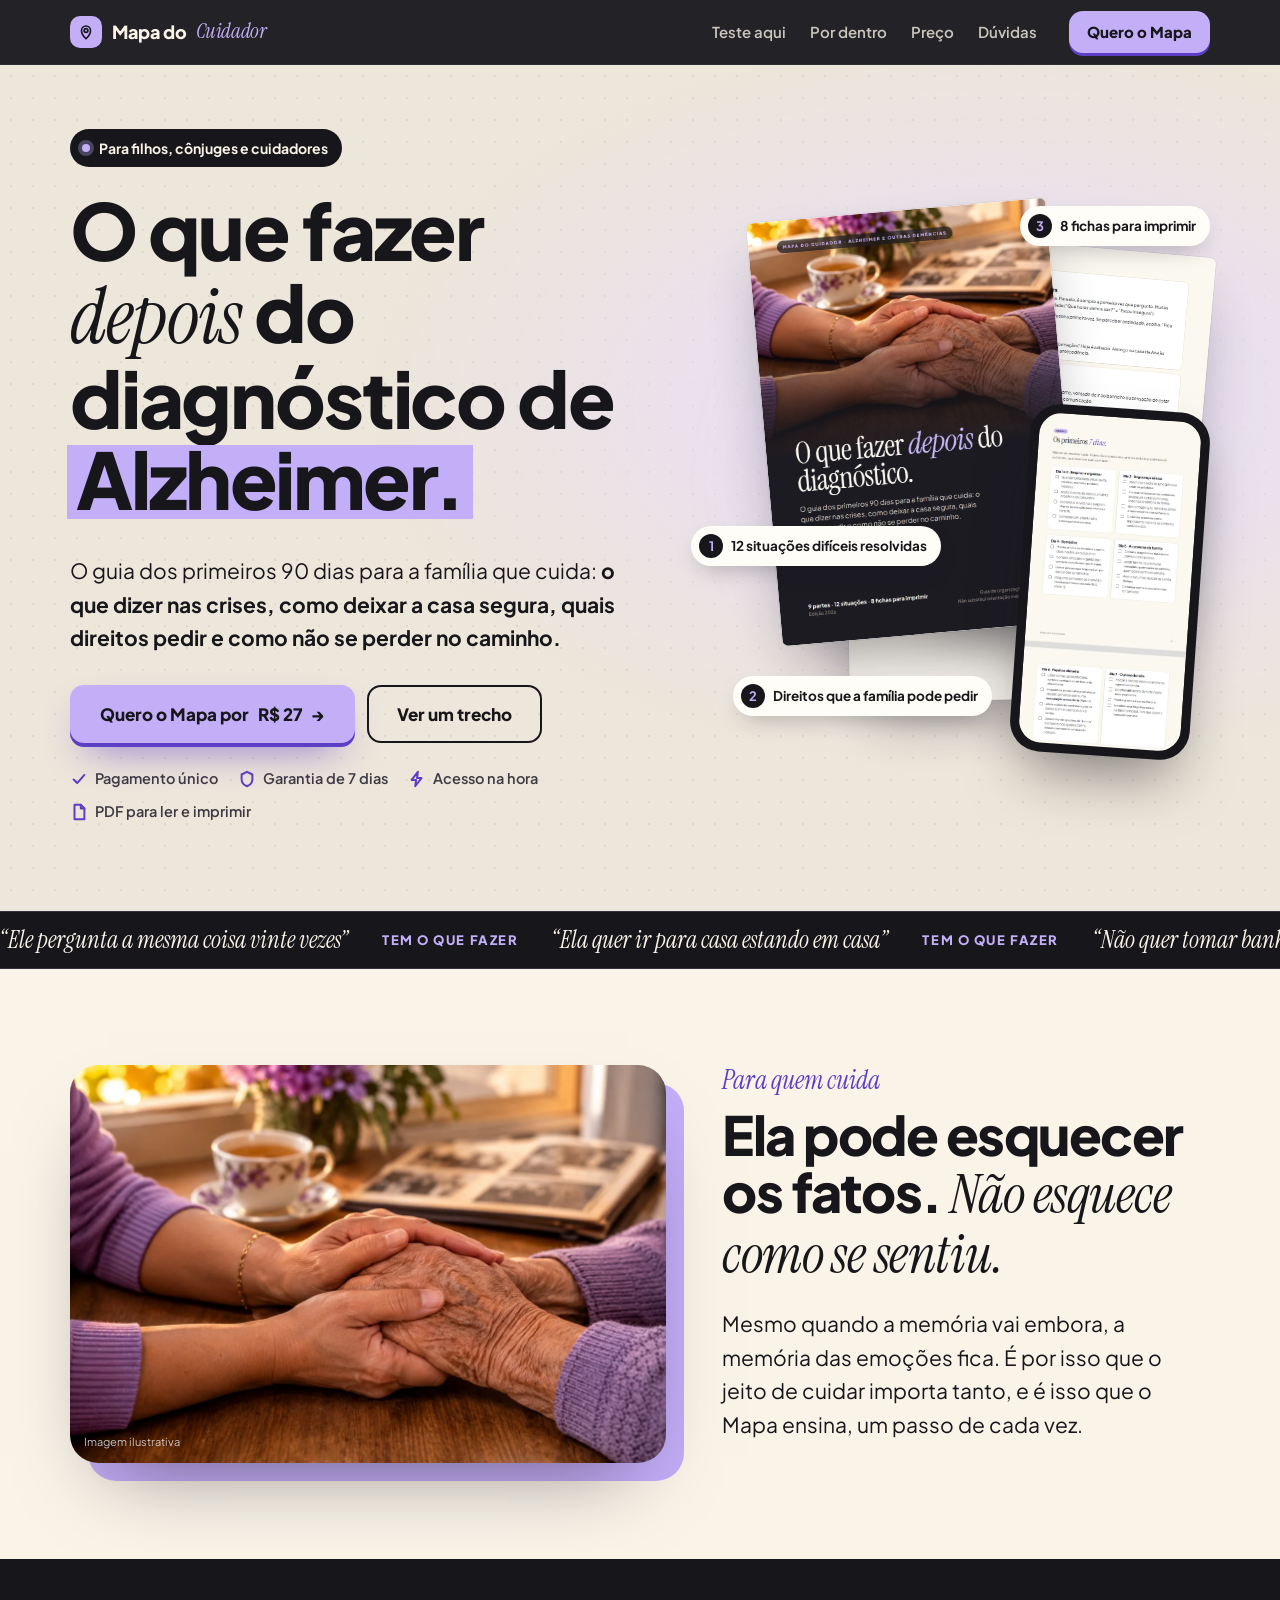
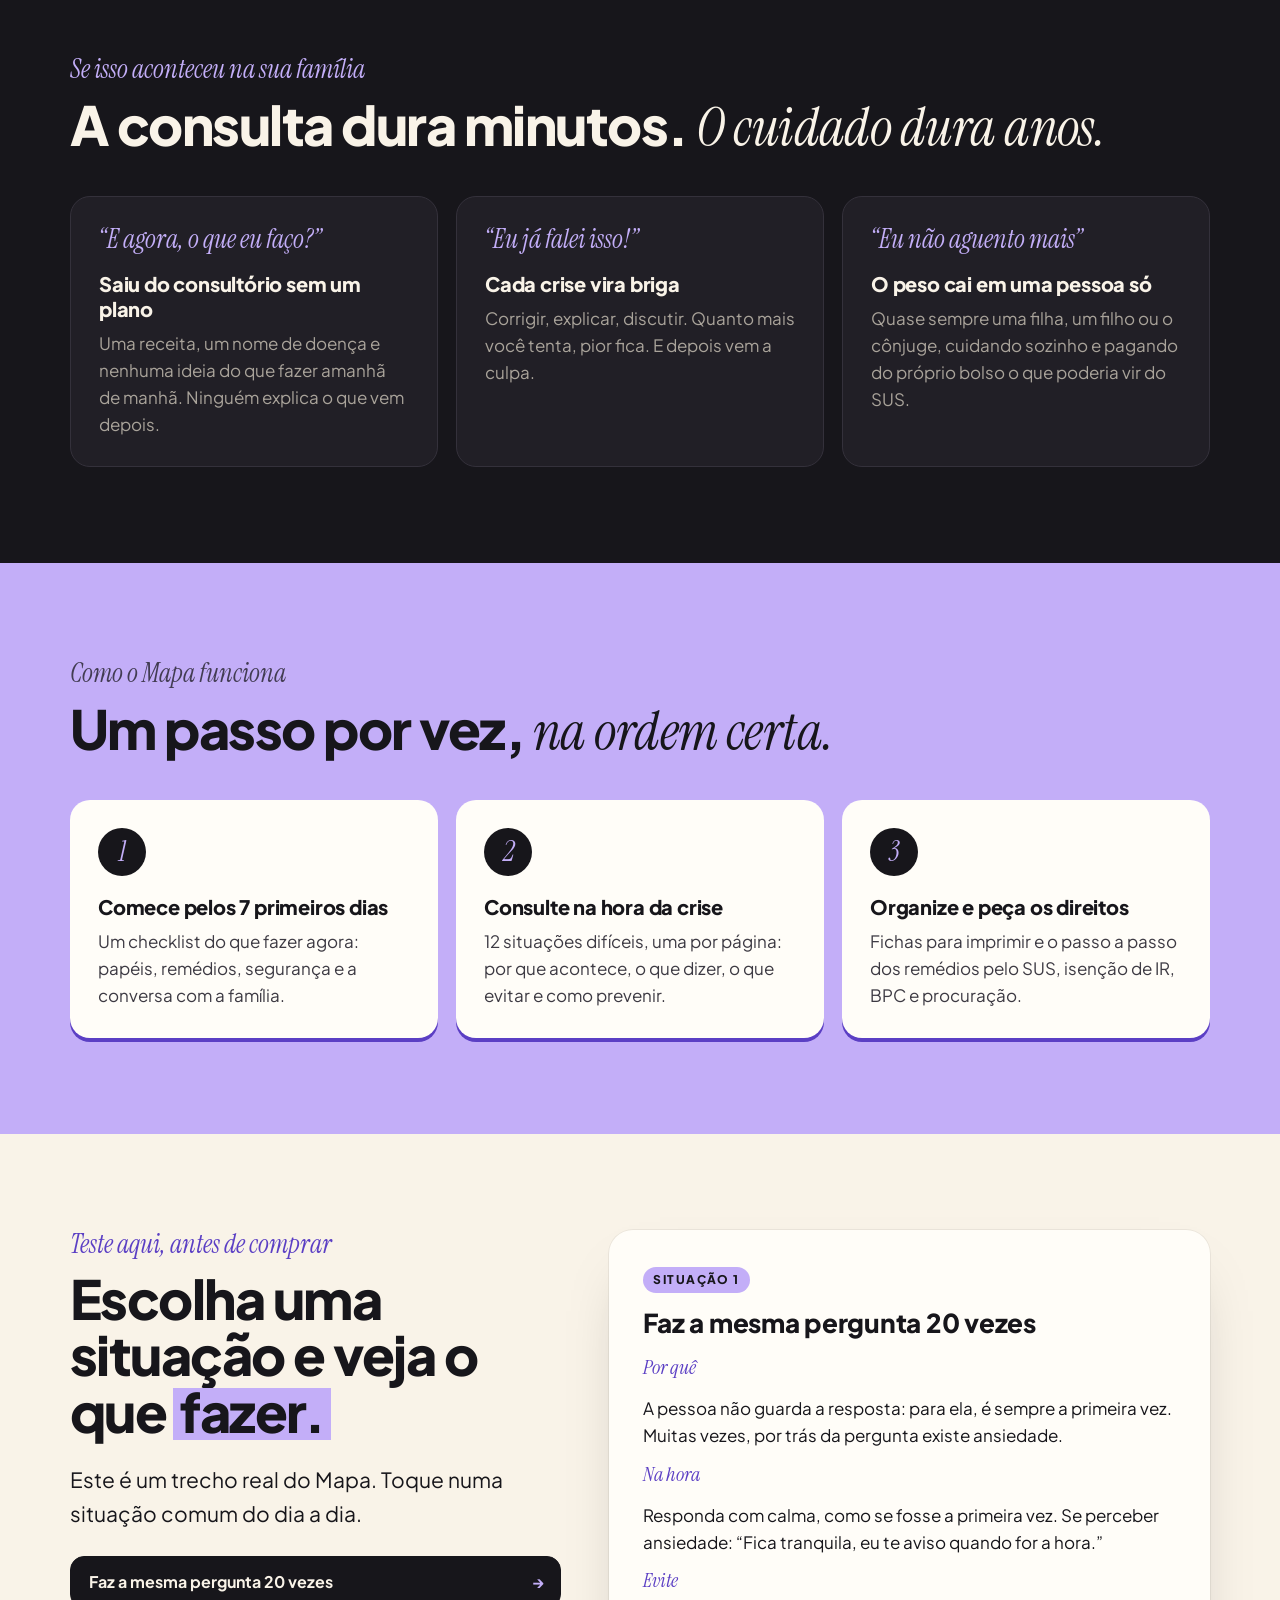
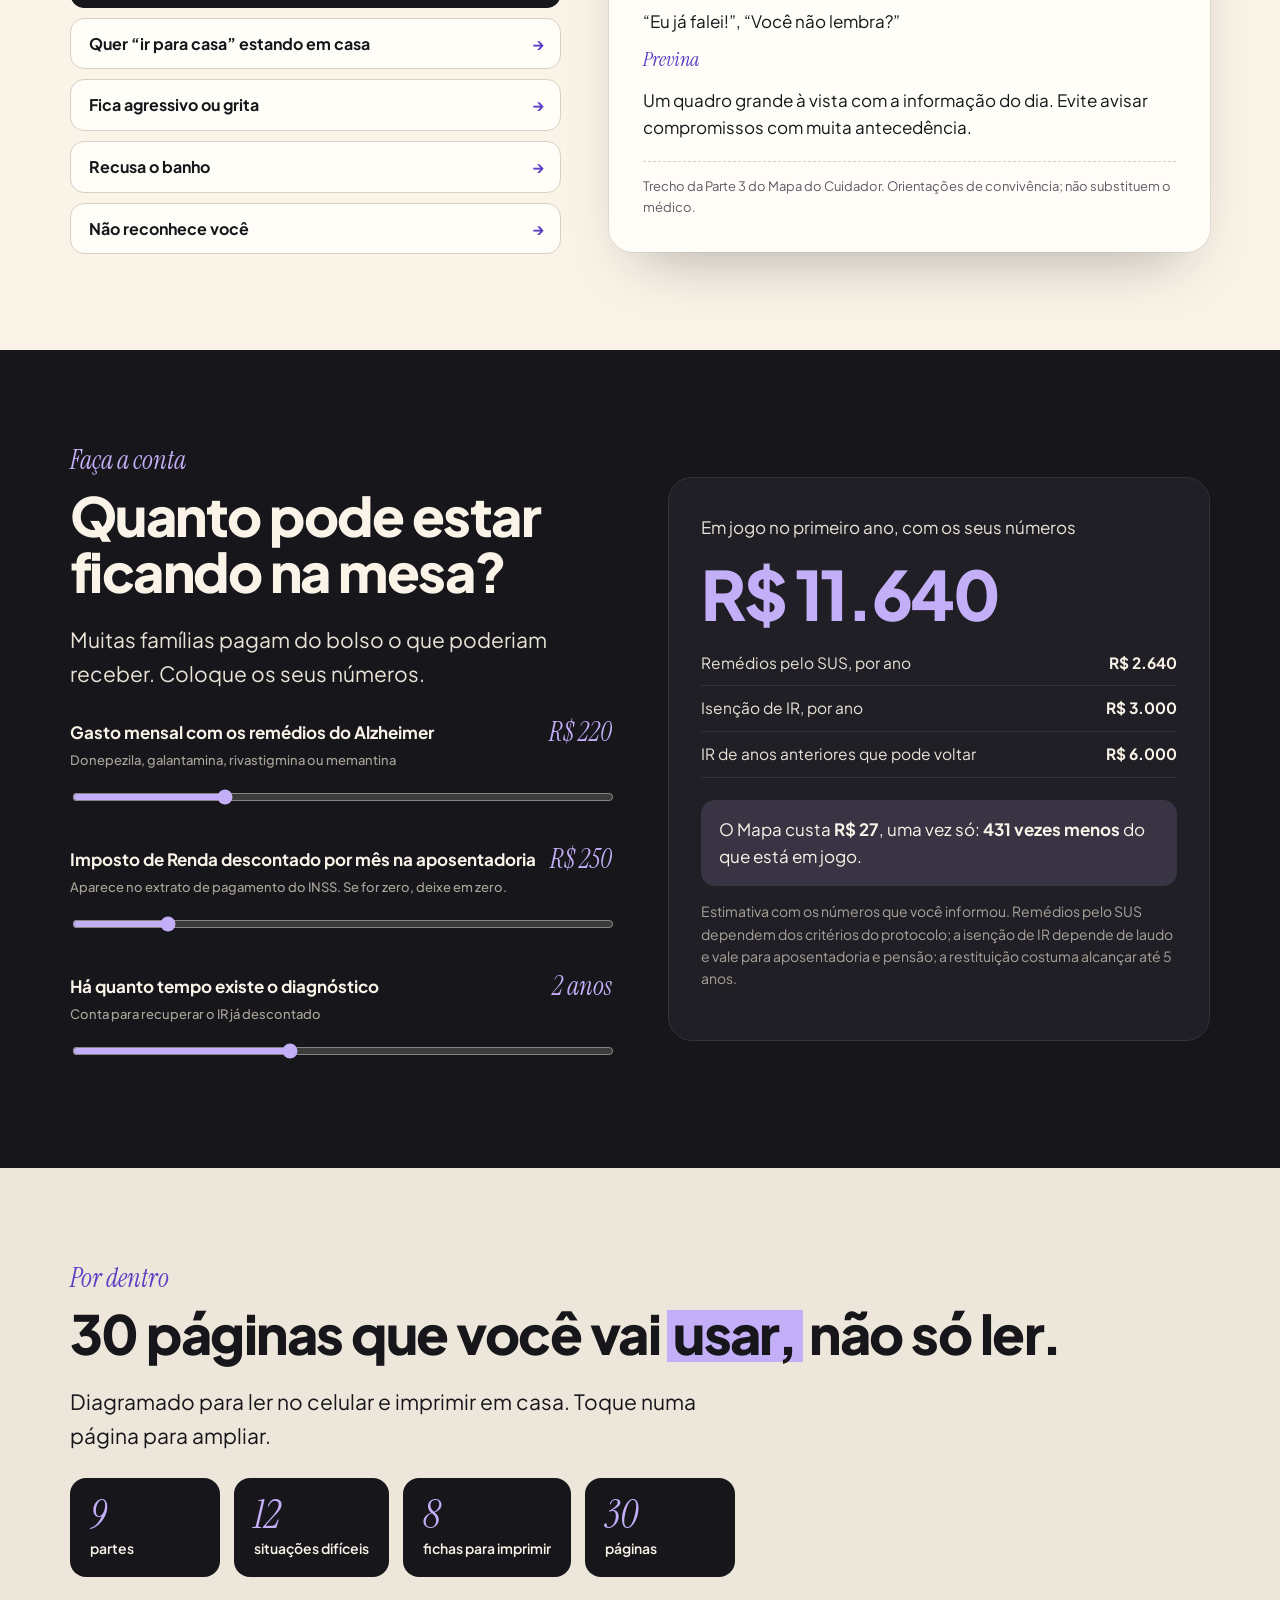
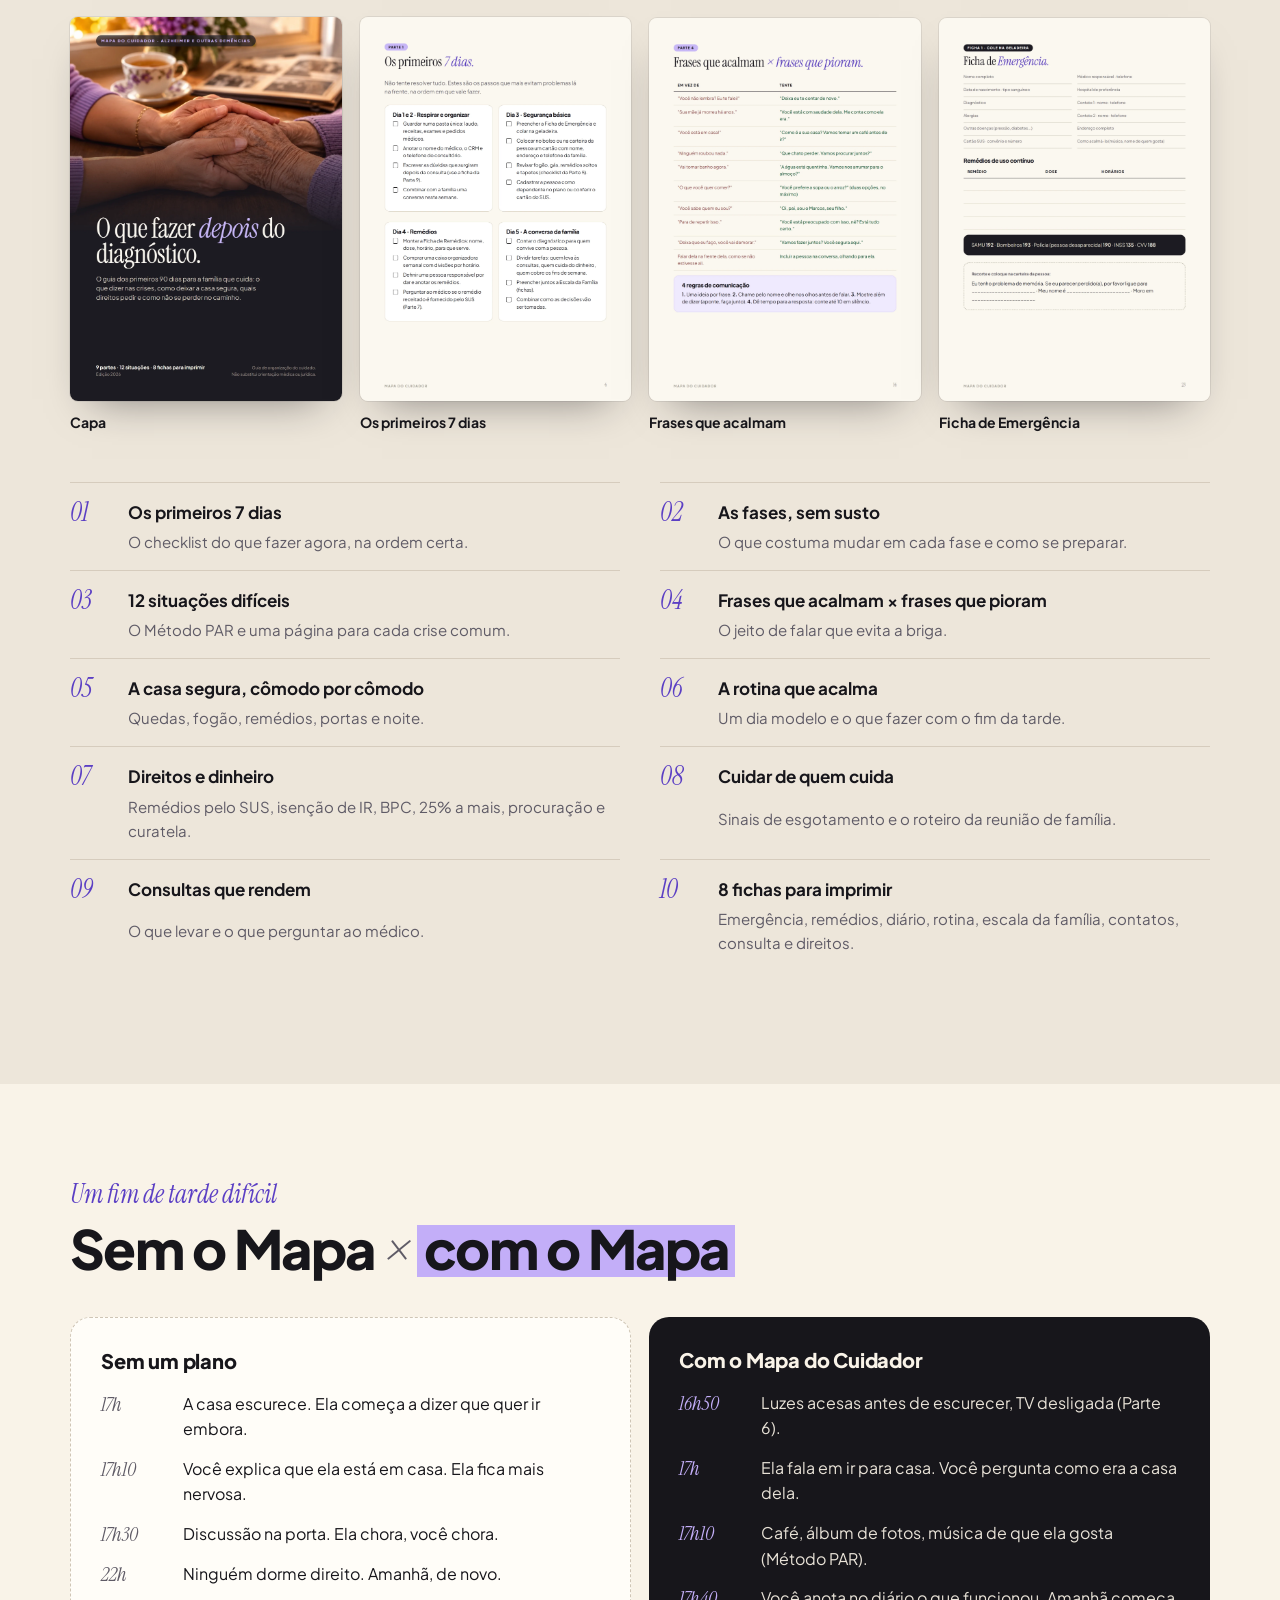
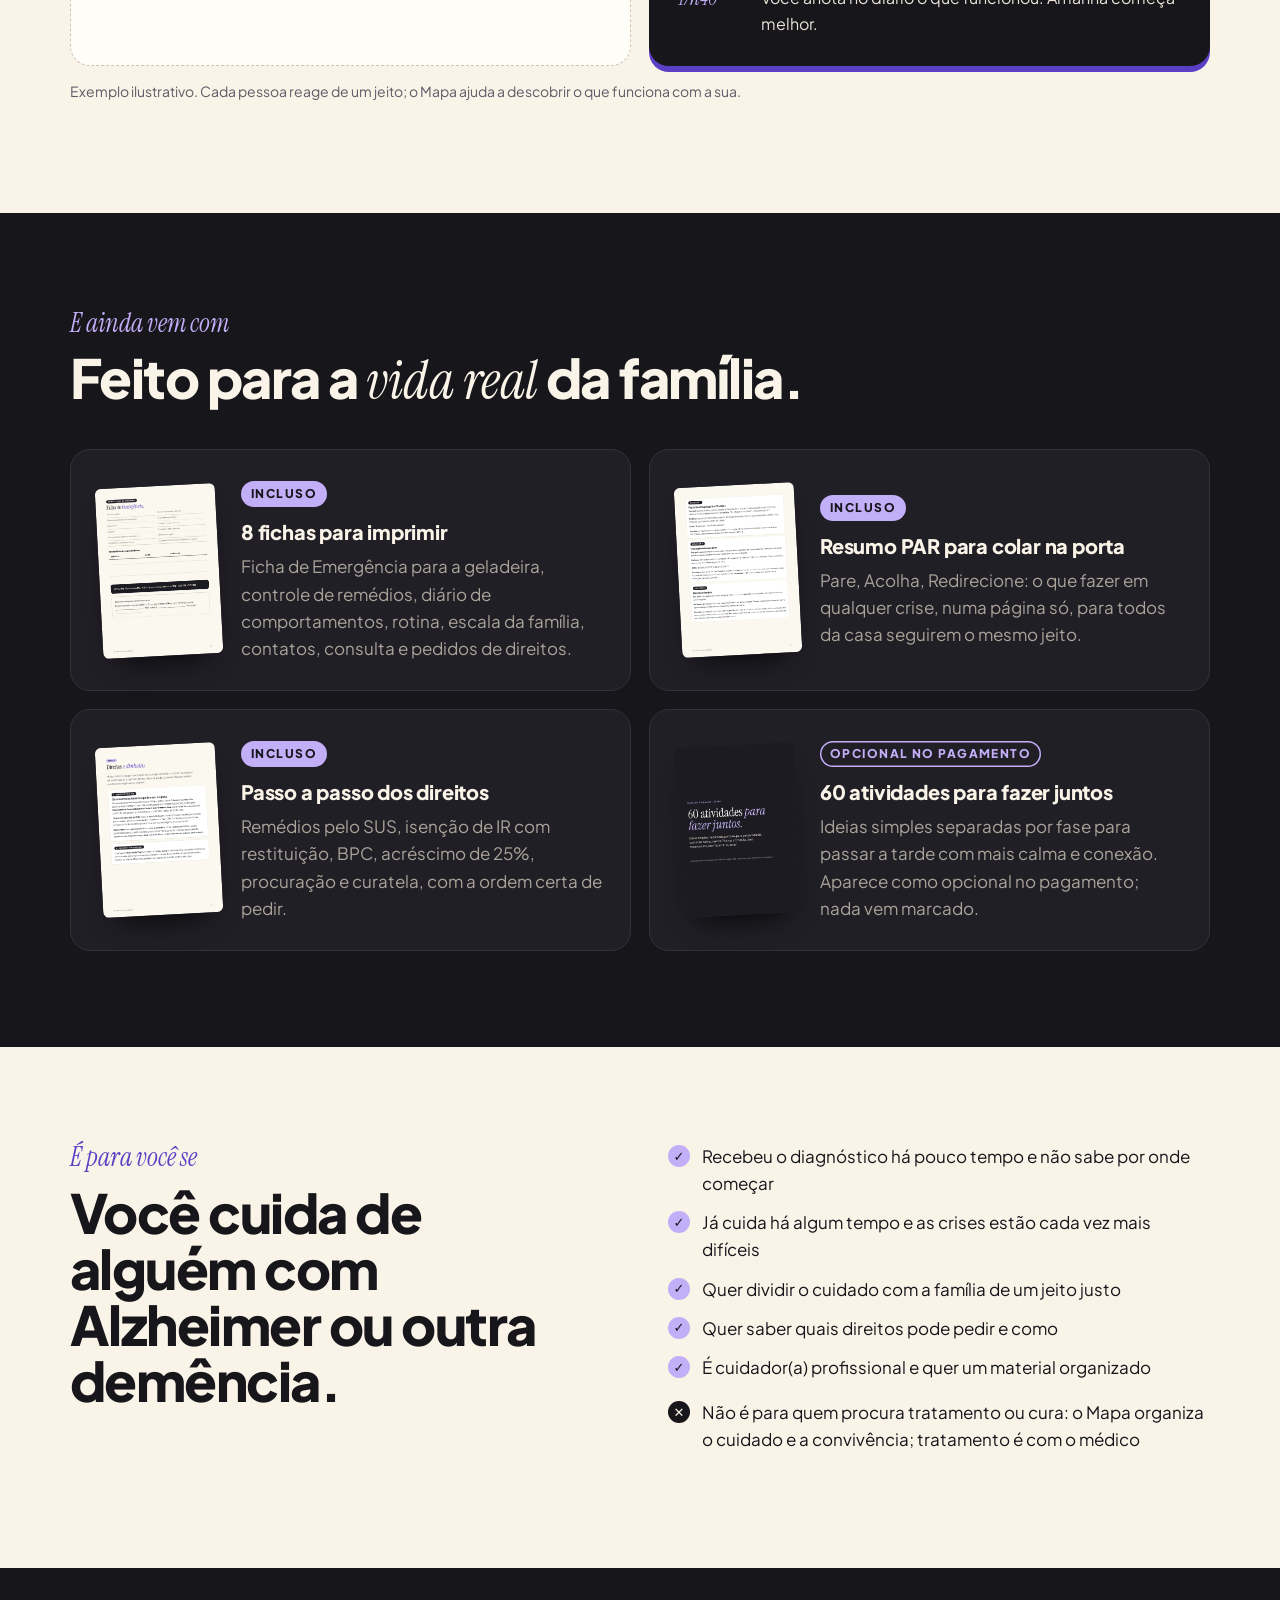
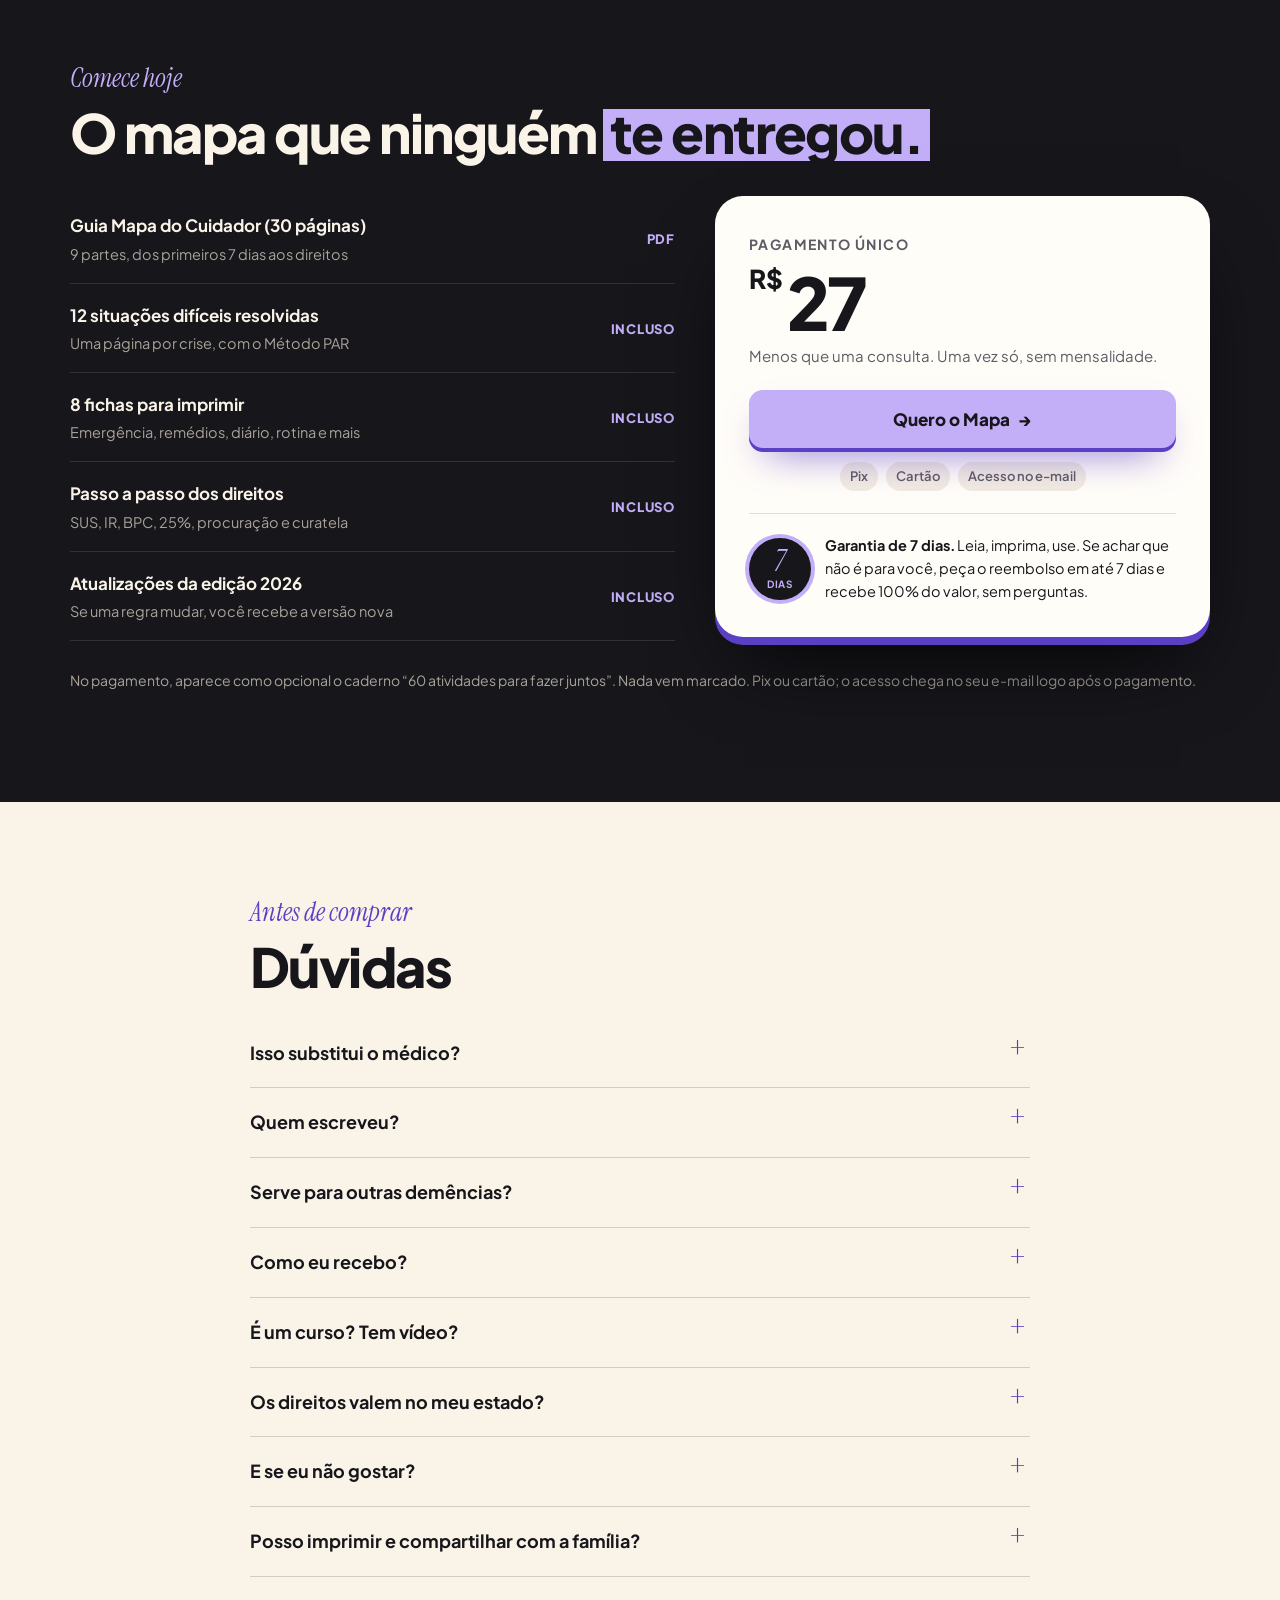
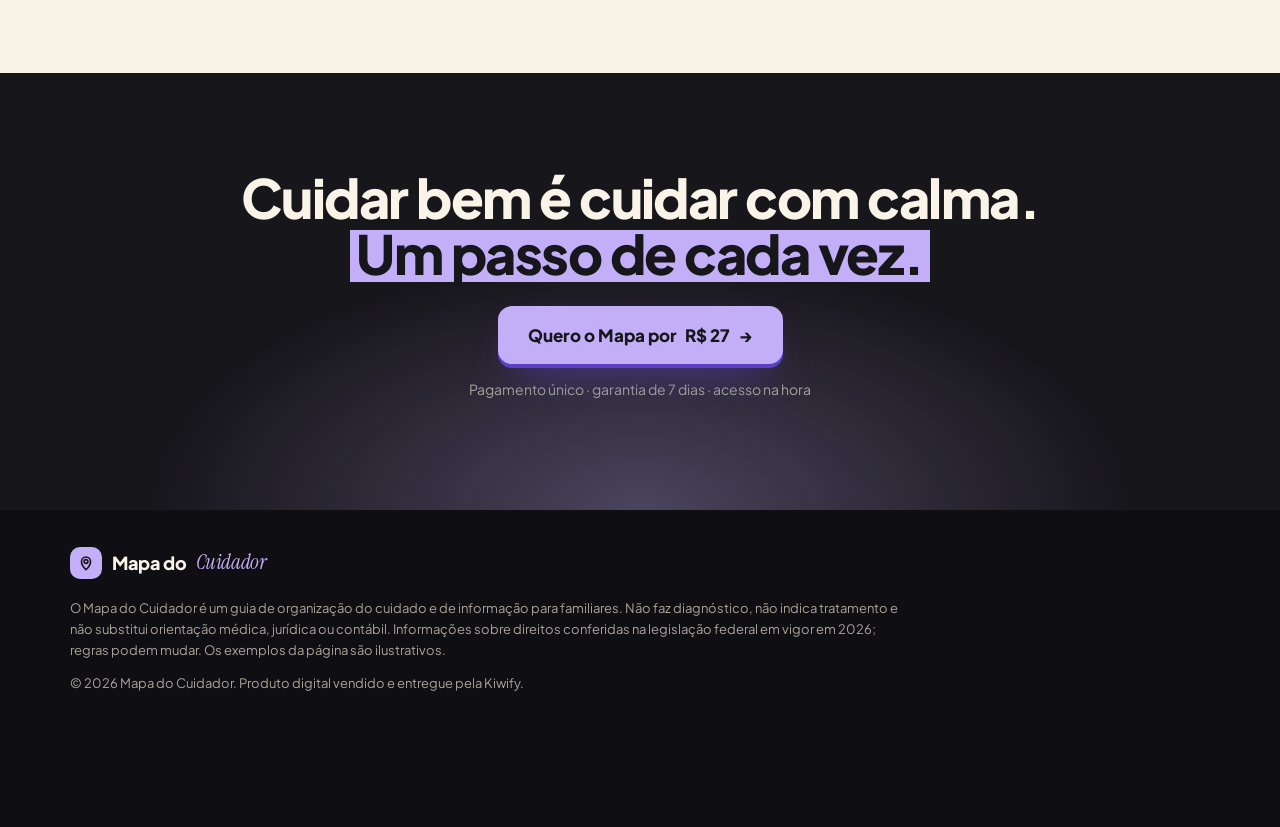
==== commit b69d9cac: "Nova versão dos arquivos (cache) Co-Authored-By: Claude Opus 5.5 <noreply@anthropic.com>" ====
--- a/mapa-do-cuidador/index.html
+++ b/mapa-do-cuidador/index.html
@@ -14,7 +14,7 @@
 <link rel="preconnect" href="https://fonts.googleapis.com">
 <link rel="preconnect" href="https://fonts.gstatic.com" crossorigin>
 <link href="https://fonts.googleapis.com/css2?family=Instrument+Serif:ital@0;1&family=Plus+Jakarta+Sans:wght@400;500;600;700;800&display=swap" rel="stylesheet">
-<link rel="stylesheet" href="vendas.css?v=mvvogg9o">
+<link rel="stylesheet" href="vendas.css?v=mvvqwywb">
 <style>:root { --marca: #c3aef8; --marca-esc: #5b3fc4; --marca-claro: #e6dcfb; }</style>
 <script>document.documentElement.classList.add("js");</script>
 </head>
@@ -209,8 +209,8 @@
   <a href="#oferta" class="btn btn-p btn-sm" data-checkout tabindex="-1">Quero o Mapa</a>
 </div>
 
-<script src="config.js?v=mvvogg9o"></script>
-<script src="dados.js?v=mvvogg9o"></script>
-<script src="vendas.js?v=mvvogg9o"></script>
+<script src="config.js?v=mvvqwywb"></script>
+<script src="dados.js?v=mvvqwywb"></script>
+<script src="vendas.js?v=mvvqwywb"></script>
 </body>
 </html>
